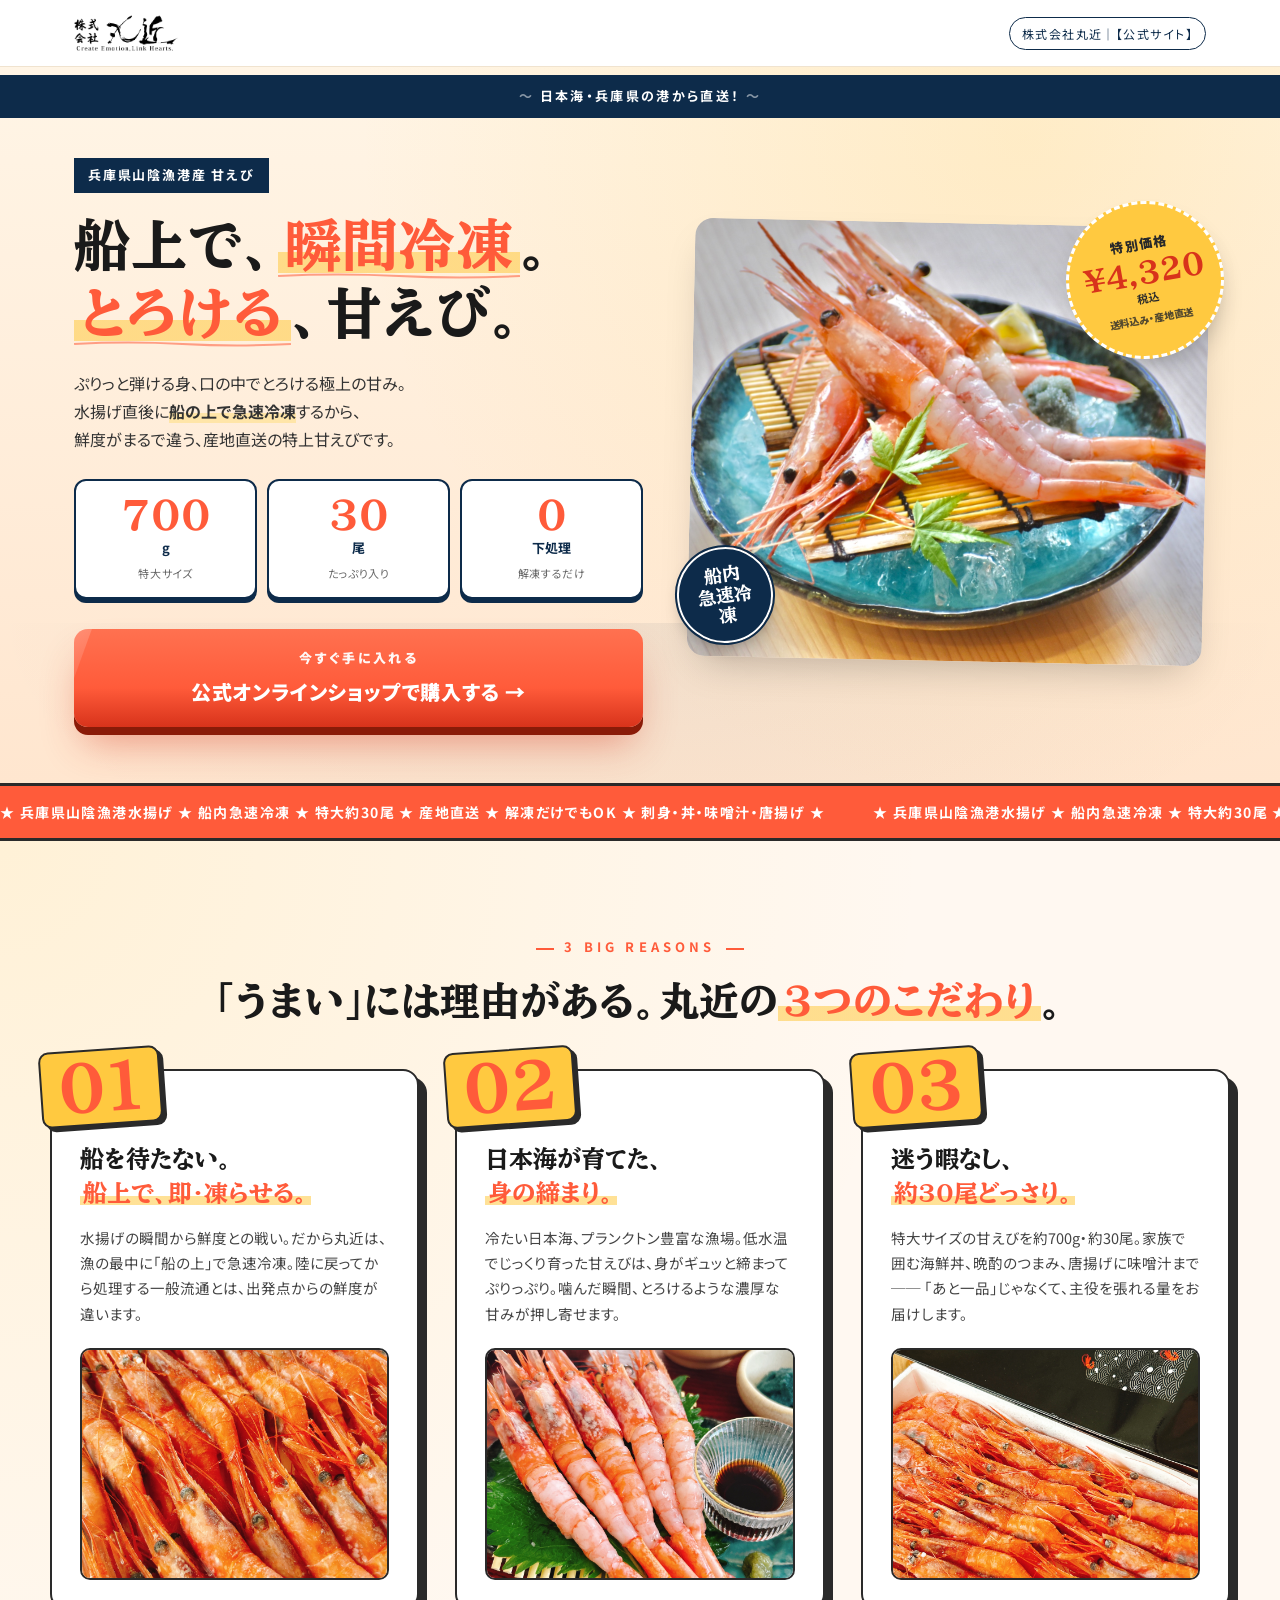
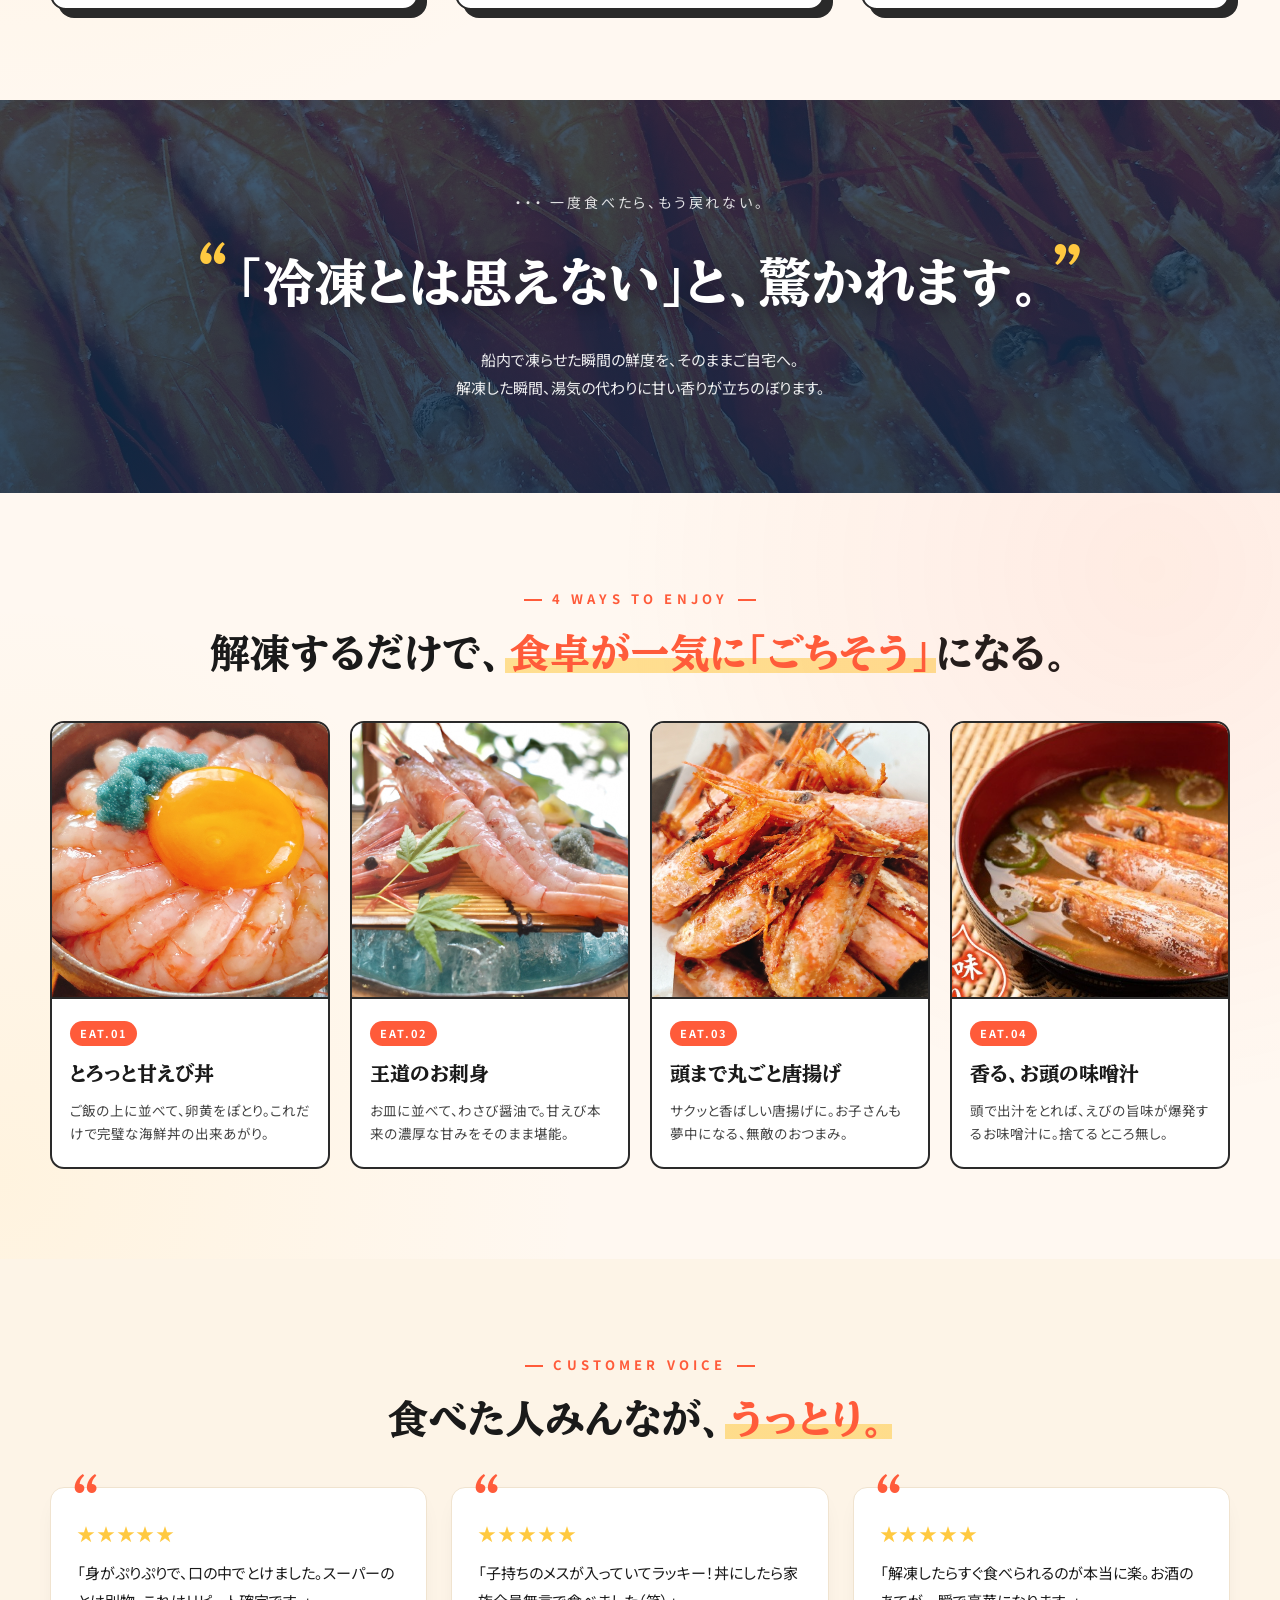
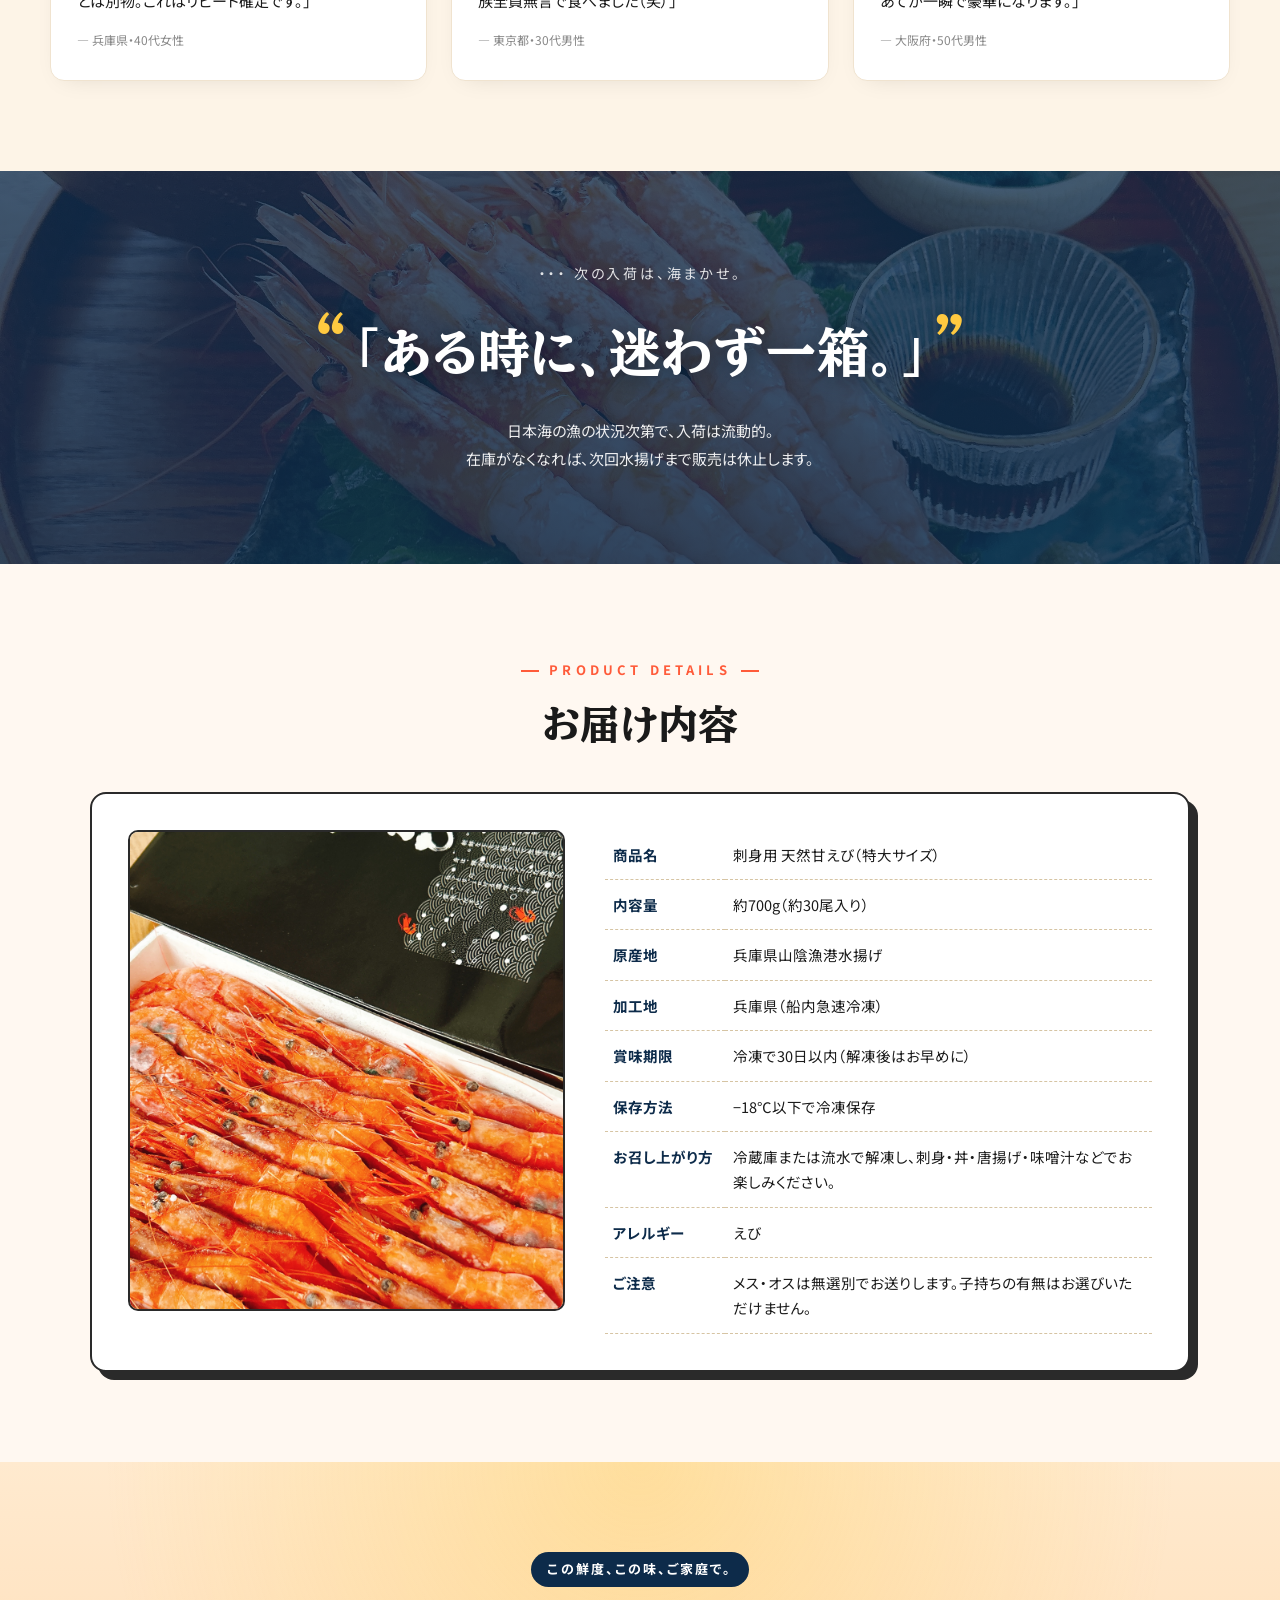
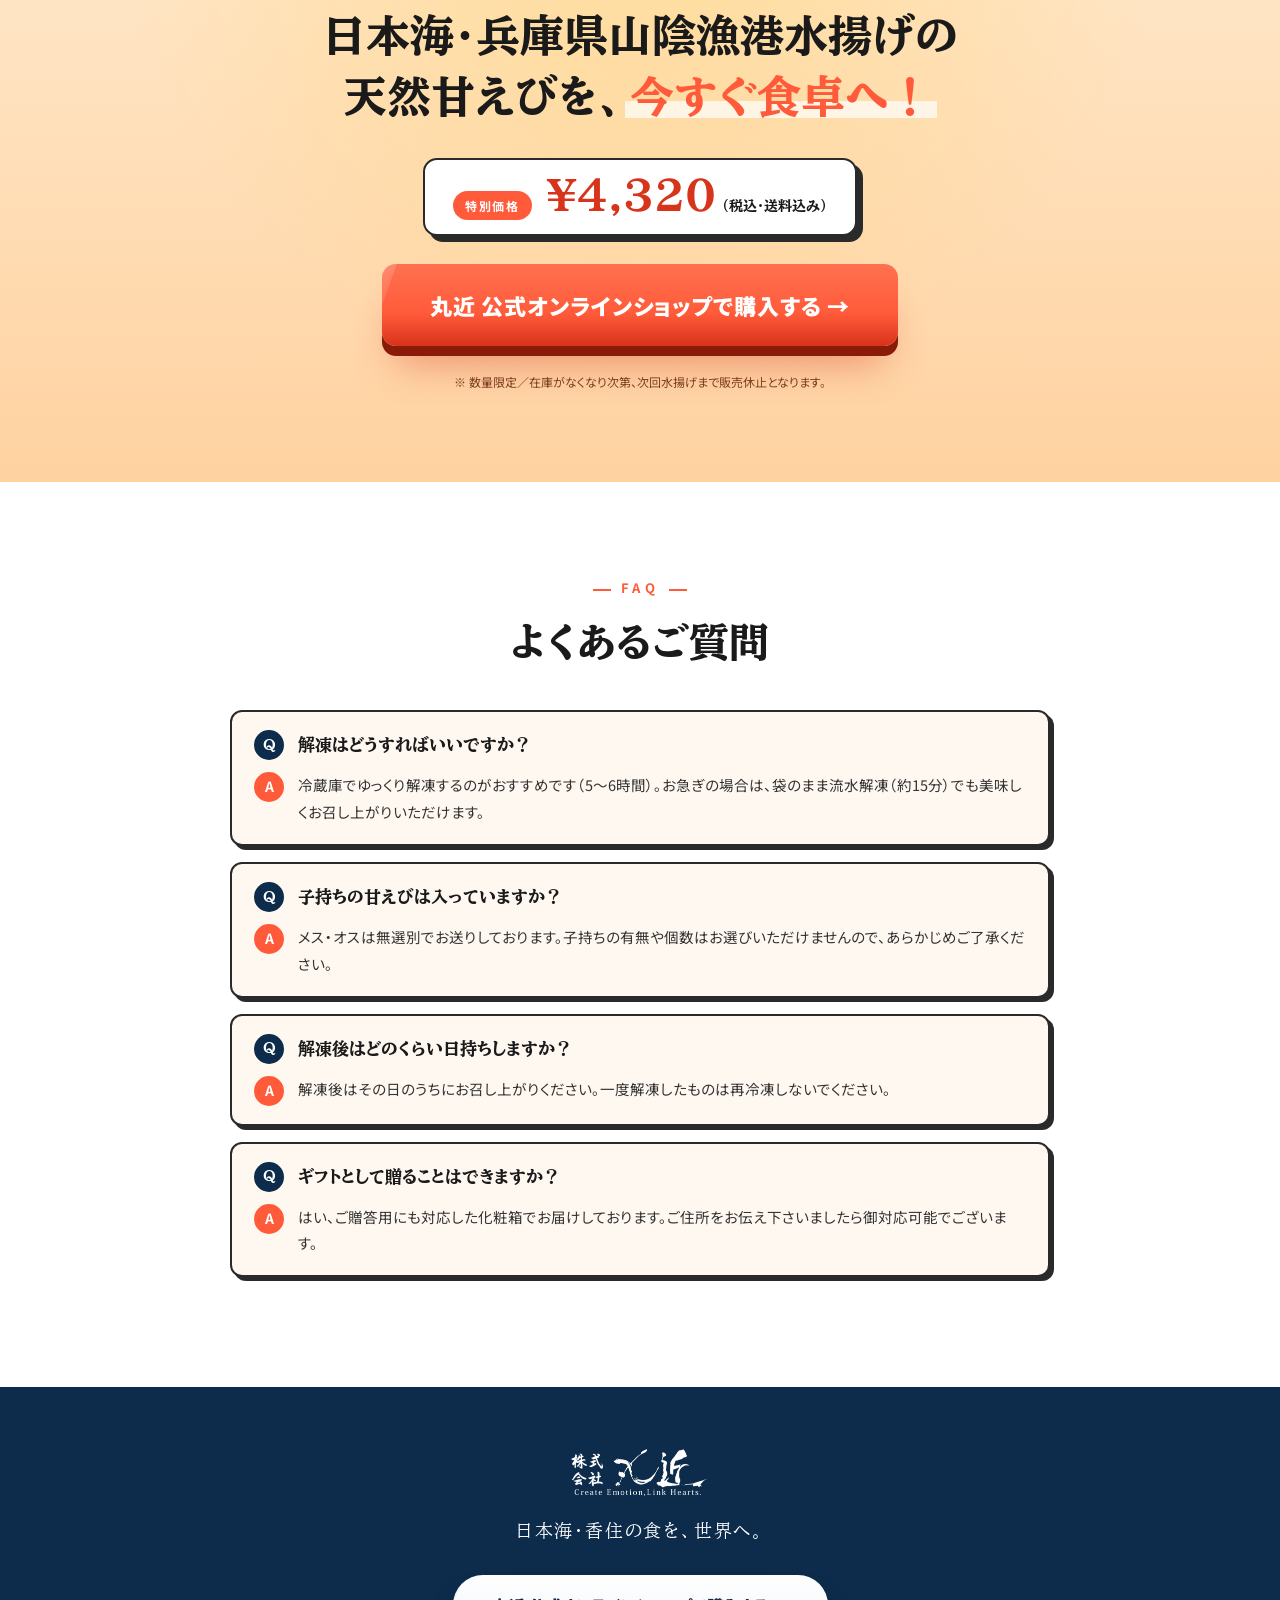
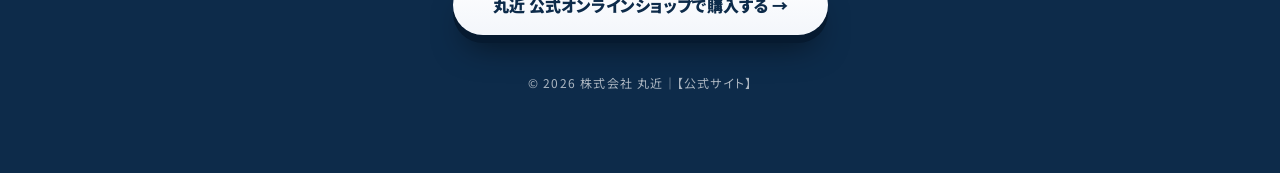
==== amaebi/index.html @ 1601f2a4 "feat(amaebi): カスタマーレビュー後にFOMOバンドを追加 希少性を訴求するクォートバンドを挿入: - 小: ・・・ 次の入荷は、海まかせ。 - 大: 「ある時に、迷わず一箱。」 - 補:" ====
<!doctype html>
<html lang="ja">
<head>
<meta charset="utf-8">
<meta name="viewport" content="width=device-width,initial-scale=1">
<title>刺身用 天然甘えび 特大約700g（約30尾）｜兵庫県香住産・船内急速冷凍・産地直送｜株式会社 丸近</title>
<meta name="description" content="日本海・香住港で水揚げした天然甘えびを、船内で急速冷凍。刺身用・特大サイズ・約30尾／700gを産地直送でお届け。とろける甘み、ぷりっとした食感を、ご家庭の食卓で。税込4,320円・送料込み。" />

<!-- ============ 正規URL ============ -->
<link rel="canonical" href="https://lp.mrck.jp/amaebi/" />

<!-- ============ ファビコン ============ -->
<link rel="icon" href="images/lp/favicon-emblem.ico" sizes="any" />
<link rel="icon" type="image/png" sizes="32x32" href="images/lp/favicon-emblem-32.png" />
<link rel="icon" type="image/png" sizes="192x192" href="images/lp/favicon-emblem-192.png" />
<link rel="icon" type="image/png" sizes="512x512" href="images/lp/favicon-emblem-512.png" />
<link rel="apple-touch-icon" href="images/lp/apple-touch-emblem.png" />

<!-- ============ SEO ============ -->
<meta name="keywords" content="甘えび,甘エビ,刺身用甘えび,天然甘えび,日本海,香住,兵庫県,船内急速冷凍,産地直送,お取り寄せ,丸近,海鮮丼,甘えび丼" />
<meta name="author" content="株式会社 丸近" />
<meta name="robots" content="index, follow, max-image-preview:large" />
<meta name="theme-color" content="#ff5b3a" />

<!-- OGP（SNS・LINEシェア用） -->
<meta property="og:type" content="product" />
<meta property="og:url" content="https://lp.mrck.jp/amaebi/" />
<meta property="og:title" content="刺身用 天然甘えび 特大約700g（約30尾）｜兵庫県香住産・船内急速冷凍" />
<meta property="og:description" content="日本海・香住港で水揚げした天然甘えびを船内で急速冷凍。とろける甘み、ぷりっとした食感、特大約30尾を産地直送。税込4,320円・送料込み。" />
<meta property="og:image" content="https://lp.mrck.jp/amaebi/photo/sara-hero-blue.jpg" />
<meta property="og:locale" content="ja_JP" />
<meta property="og:site_name" content="株式会社 丸近" />

<!-- Twitter / X Card -->
<meta name="twitter:card" content="summary_large_image" />
<meta name="twitter:title" content="刺身用 天然甘えび 特大約700g（約30尾）｜兵庫県香住産" />
<meta name="twitter:description" content="船内で急速冷凍。とろける甘み、ぷりっとした食感。日本海・香住の天然甘えびを産地直送で。税込4,320円・送料込み。" />
<meta name="twitter:image" content="https://lp.mrck.jp/amaebi/photo/sara-hero-blue.jpg" />

<!-- 構造化データ（JSON-LD：商品） -->
<script type="application/ld+json">
{
  "@context": "https://schema.org",
  "@type": "Product",
  "name": "刺身用 天然甘えび 特大約700g（約30尾）",
  "image": "https://lp.mrck.jp/amaebi/photo/sara-hero-blue.jpg",
  "description": "日本海・香住港で水揚げした天然甘えびを、船内で急速冷凍。刺身用・特大サイズ・約30尾／約700gを産地直送でお届けします。",
  "sku": "amaebi-700g",
  "brand": { "@type": "Brand", "name": "株式会社 丸近" },
  "category": "魚介類・海産物",
  "countryOfOrigin": "JP",
  "offers": {
    "@type": "Offer",
    "url": "https://lp.mrck.jp/amaebi/",
    "priceCurrency": "JPY",
    "price": "4320",
    "availability": "https://schema.org/InStock",
    "seller": { "@type": "Organization", "name": "株式会社 丸近" }
  }
}
</script>

<link rel="preconnect" href="https://fonts.googleapis.com">
<link rel="preconnect" href="https://fonts.gstatic.com" crossorigin>
<link href="https://fonts.googleapis.com/css2?family=BIZ+UDPMincho:wght@400;700&family=Noto+Sans+JP:wght@400;500;700;900&family=Yuji+Syuku&display=swap" rel="stylesheet">
<link rel="stylesheet" href="style.css">
</head>
<body>

<!-- HEADER -->
<header class="site-header">
  <div class="site-header__inner">
    <a href="#" class="site-header__logo">
      <img src="photo/maruchika-wordmark.png" alt="株式会社 丸近">
    </a>
    <span class="site-header__official">株式会社丸近｜【公式サイト】</span>
  </div>
</header>

<!-- HERO -->
<section class="hero">
  <div class="hero__ribbon">
    <span>日本海・兵庫県の港から直送！</span>
  </div>

  <div class="hero__inner">
    <div class="hero__copy">
      <p class="hero__pre">兵庫県山陰漁港産 甘えび</p>
      <h1 class="hero__title">
        <span class="hero__title-line1">船上で、<em>瞬間冷凍</em>。</span>
        <span class="hero__title-line2"><em>とろける</em>、甘えび。</span>
      </h1>
      <p class="hero__lead">
        ぷりっと弾ける身、口の中でとろける極上の甘み。<br>
        水揚げ直後に<strong>船の上で急速冷凍</strong>するから、<br>
        鮮度がまるで違う、産地直送の特上甘えびです。
      </p>

      <ul class="hero__badges">
        <li><span class="num">700</span><span class="unit">g</span><span class="label">特大サイズ</span></li>
        <li><span class="num">30</span><span class="unit">尾</span><span class="label">たっぷり入り</span></li>
        <li><span class="num">0</span><span class="unit">下処理</span><span class="label">解凍するだけ</span></li>
      </ul>

      <a href="#cta" class="hero__cta">
        <span class="hero__cta-sub">今すぐ手に入れる</span>
        <span class="hero__cta-main">公式オンラインショップで購入する →</span>
      </a>
    </div>

    <div class="hero__visual">
      <img src="photo/sara-hero-blue.jpg" alt="刺身用 天然甘えび 皿盛り" class="hero__photo">
      <div class="hero__pricetag">
        <span class="hero__pricetag-top">特別価格</span>
        <span class="hero__pricetag-price"><em>¥4,320</em><small>税込</small></span>
        <span class="hero__pricetag-ship">送料込み・産地直送</span>
      </div>
      <div class="hero__stamp">船内<br>急速冷凍</div>
    </div>
  </div>
</section>

<!-- MARQUEE -->
<div class="marquee">
  <div class="marquee__track">
    <span>★ 兵庫県山陰漁港水揚げ ★ 船内急速冷凍 ★ 特大約30尾 ★ 産地直送 ★ 解凍だけでもOK ★ 刺身・丼・味噌汁・唐揚げ ★</span>
    <span aria-hidden="true">★ 兵庫県山陰漁港水揚げ ★ 船内急速冷凍 ★ 特大約30尾 ★ 産地直送 ★ 解凍だけでもOK ★ 刺身・丼・味噌汁・唐揚げ ★</span>
  </div>
</div>

<!-- 3 POINTS -->
<section class="points">
  <div class="section-head">
    <span class="section-head__en">3 BIG REASONS</span>
    <h2 class="section-head__ja">「うまい」には理由がある。丸近の<em>3つのこだわり</em>。</h2>
  </div>

  <div class="points__grid">
    <article class="point">
      <span class="point__num">01</span>
      <h3 class="point__title">船を待たない。<br><em>船上で、即・凍らせる。</em></h3>
      <p class="point__text">水揚げの瞬間から鮮度との戦い。だから丸近は、漁の最中に「船の上」で急速冷凍。陸に戻ってから処理する一般流通とは、出発点からの鮮度が違います。</p>
      <img src="photo/2.jpeg" alt="船内急速冷凍された甘えび" class="point__img">
    </article>

    <article class="point">
      <span class="point__num">02</span>
      <h3 class="point__title">日本海が育てた、<br><em>身の締まり。</em></h3>
      <p class="point__text">冷たい日本海、プランクトン豊富な漁場。低水温でじっくり育った甘えびは、身がギュッと締まってぷりっぷり。噛んだ瞬間、とろけるような濃厚な甘みが押し寄せます。</p>
      <img src="photo/6.jpeg" alt="ぷりっと身の締まった甘えびの刺身" class="point__img">
    </article>

    <article class="point">
      <span class="point__num">03</span>
      <h3 class="point__title">迷う暇なし、<br><em>約30尾どっさり。</em></h3>
      <p class="point__text">特大サイズの甘えびを約700g・約30尾。家族で囲む海鮮丼、晩酌のつまみ、唐揚げに味噌汁まで── 「あと一品」じゃなくて、主役を張れる量をお届けします。</p>
      <img src="photo/1.jpeg" alt="特大甘えびの箱詰め" class="point__img">
    </article>
  </div>
</section>

<!-- HERO BAND -->
<section class="band band--quote">
  <p class="band__small">・・・ 一度食べたら、もう戻れない。</p>
  <p class="band__big">「冷凍とは思えない」と、<br class="sp">驚かれます。</p>
  <p class="band__note">船内で凍らせた瞬間の鮮度を、そのままご自宅へ。<br>解凍した瞬間、湯気の代わりに甘い香りが立ちのぼります。</p>
</section>

<!-- USAGE / 4 EATS -->
<section class="eats">
  <div class="section-head">
    <span class="section-head__en">4 WAYS TO ENJOY</span>
    <h2 class="section-head__ja">解凍するだけで、<em>食卓が一気に「ごちそう」</em>になる。</h2>
  </div>

  <div class="eats__grid">
    <figure class="eat">
      <div class="eat__img" style="background-image:url('photo/sashimi-don.jpeg');"></div>
      <figcaption>
        <span class="eat__num">EAT.01</span>
        <h3>とろっと甘えび丼</h3>
        <p>ご飯の上に並べて、卵黄をぽとり。これだけで完璧な海鮮丼の出来あがり。</p>
      </figcaption>
    </figure>

    <figure class="eat">
      <div class="eat__img" style="background-image:url('photo/sara-hero-close.jpg');"></div>
      <figcaption>
        <span class="eat__num">EAT.02</span>
        <h3>王道のお刺身</h3>
        <p>お皿に並べて、わさび醤油で。甘えび本来の濃厚な甘みをそのまま堪能。</p>
      </figcaption>
    </figure>

    <figure class="eat">
      <div class="eat__img" style="background-image:url('photo/10.jpeg');"></div>
      <figcaption>
        <span class="eat__num">EAT.03</span>
        <h3>頭まで丸ごと唐揚げ</h3>
        <p>サクッと香ばしい唐揚げに。お子さんも夢中になる、無敵のおつまみ。</p>
      </figcaption>
    </figure>

    <figure class="eat">
      <div class="eat__img" style="background-image:url('photo/miso-soup.jpg');"></div>
      <figcaption>
        <span class="eat__num">EAT.04</span>
        <h3>香る、お頭の味噌汁</h3>
        <p>頭で出汁をとれば、えびの旨味が爆発するお味噌汁に。捨てるところ無し。</p>
      </figcaption>
    </figure>
  </div>
</section>

<!-- VOICE / SOCIAL PROOF -->
<section class="voice">
  <div class="section-head">
    <span class="section-head__en">CUSTOMER VOICE</span>
    <h2 class="section-head__ja">食べた人みんなが、<em>うっとり。</em></h2>
  </div>
  <div class="voice__grid">
    <blockquote class="voice__card">
      <p class="voice__stars">★★★★★</p>
      <p class="voice__text">「身がぷりぷりで、口の中でとけました。スーパーのとは別物。これはリピート確定です。」</p>
      <footer>— 兵庫県・40代女性</footer>
    </blockquote>
    <blockquote class="voice__card">
      <p class="voice__stars">★★★★★</p>
      <p class="voice__text">「子持ちのメスが入っていてラッキー！丼にしたら家族全員無言で食べました（笑）」</p>
      <footer>— 東京都・30代男性</footer>
    </blockquote>
    <blockquote class="voice__card">
      <p class="voice__stars">★★★★★</p>
      <p class="voice__text">「解凍したらすぐ食べられるのが本当に楽。お酒のあてが一瞬で豪華になります。」</p>
      <footer>— 大阪府・50代男性</footer>
    </blockquote>
  </div>
</section>

<!-- FOMO BAND -->
<section class="band band--quote band--fomo">
  <p class="band__small">・・・ 次の入荷は、海まかせ。</p>
  <p class="band__big">「ある時に、<br class="sp">迷わず一箱。」</p>
  <p class="band__note">日本海の漁の状況次第で、入荷は流動的。<br>在庫がなくなれば、次回水揚げまで販売は休止します。</p>
</section>

<!-- SPEC TABLE -->
<section class="spec" id="spec">
  <div class="section-head">
    <span class="section-head__en">PRODUCT DETAILS</span>
    <h2 class="section-head__ja">お届け内容</h2>
  </div>

  <div class="spec__inner">
    <div class="spec__photo">
      <img src="photo/1.jpeg" alt="天然甘えびの箱詰め">
    </div>
    <table class="spec__table">
      <tr><th>商品名</th><td>刺身用 天然甘えび（特大サイズ）</td></tr>
      <tr><th>内容量</th><td>約700g（約30尾入り）</td></tr>
      <tr><th>原産地</th><td>兵庫県山陰漁港水揚げ</td></tr>
      <tr><th>加工地</th><td>兵庫県（船内急速冷凍）</td></tr>
      <tr><th>賞味期限</th><td>冷凍で30日以内（解凍後はお早めに）</td></tr>
      <tr><th>保存方法</th><td>−18℃以下で冷凍保存</td></tr>
      <tr><th>お召し上がり方</th><td>冷蔵庫または流水で解凍し、刺身・丼・唐揚げ・味噌汁などでお楽しみください。</td></tr>
      <tr><th>アレルギー</th><td>えび</td></tr>
      <tr><th>ご注意</th><td>メス・オスは無選別でお送りします。子持ちの有無はお選びいただけません。</td></tr>
    </table>
  </div>
</section>

<!-- CTA -->
<section class="cta" id="cta">
  <div class="cta__inner">
    <p class="cta__lead">この鮮度、この味、ご家庭で。</p>
    <h2 class="cta__title">日本海・兵庫県山陰漁港水揚げの<br>天然甘えびを、<em>今すぐ食卓へ！</em></h2>
    <div class="cta__price">
      <span class="cta__price-label">特別価格</span>
      <span class="cta__price-amount">¥4,320<small>（税込・送料込み）</small></span>
    </div>
    <a href="https://lp.mrck.jp/amaebi/" class="cta__btn" target="_blank" rel="noopener">
      丸近 公式オンラインショップで購入する →
    </a>
    <p class="cta__note">※ 数量限定／在庫がなくなり次第、次回水揚げまで販売休止となります。</p>
  </div>
</section>

<!-- FAQ -->
<section class="faq">
  <div class="section-head">
    <span class="section-head__en">FAQ</span>
    <h2 class="section-head__ja">よくあるご質問</h2>
  </div>
  <dl class="faq__list">
    <div class="faq__item">
      <dt><span>Q</span>解凍はどうすればいいですか？</dt>
      <dd><span>A</span>冷蔵庫でゆっくり解凍するのがおすすめです（5〜6時間）。お急ぎの場合は、袋のまま流水解凍（約15分）でも美味しくお召し上がりいただけます。</dd>
    </div>
    <div class="faq__item">
      <dt><span>Q</span>子持ちの甘えびは入っていますか？</dt>
      <dd><span>A</span>メス・オスは無選別でお送りしております。子持ちの有無や個数はお選びいただけませんので、あらかじめご了承ください。</dd>
    </div>
    <div class="faq__item">
      <dt><span>Q</span>解凍後はどのくらい日持ちしますか？</dt>
      <dd><span>A</span>解凍後はその日のうちにお召し上がりください。一度解凍したものは再冷凍しないでください。</dd>
    </div>
    <div class="faq__item">
      <dt><span>Q</span>ギフトとして贈ることはできますか？</dt>
      <dd><span>A</span>はい、ご贈答用にも対応した化粧箱でお届けしております。ご住所をお伝え下さいましたら御対応可能でございます。</dd>
    </div>
  </dl>
</section>

<!-- FOOTER -->
<footer class="site-footer">
  <div class="site-footer__inner">
    <img src="photo/maruchika-wordmark.png" alt="株式会社 丸近" class="site-footer__logo">
    <p class="site-footer__tag">日本海・香住の食を、世界へ。</p>
    <a href="https://lp.mrck.jp/amaebi/" class="site-footer__cta">丸近 公式オンラインショップで購入する →</a>
    <small>© 2026 株式会社 丸近｜【公式サイト】</small>
  </div>
</footer>

<!-- FIXED MOBILE CTA -->
<a href="#cta" class="float-cta">
  <span class="float-cta__sub">¥4,320 税込・送料込</span>
  <span class="float-cta__main">公式ショップで購入する →</span>
</a>

<!-- FLOATING UTILITIES (back-to-top + purchase) -->
<div class="float-tools" id="floatTools">
  <button class="float-tools__top" id="backToTop" type="button" aria-label="ページの上に戻る">↑</button>
  <a href="#cta" class="float-tools__buy">
    <span>購入はコチラ</span>
    <span class="float-tools__buy-arrow" aria-hidden="true">→</span>
  </a>
</div>
<script>
  (function(){
    var tools = document.getElementById('floatTools');
    var btt = document.getElementById('backToTop');
    if(!tools || !btt) return;
    btt.addEventListener('click', function(){ window.scrollTo({top:0, behavior:'smooth'}); });
    function update(){ tools.classList.toggle('is-visible', window.scrollY > 400); }
    window.addEventListener('scroll', update, {passive:true});
    update();
  })();
</script>

</body>
</html>
---- amaebi/style.css ----
@charset "UTF-8";
/* ============================================================
   刺身用 天然甘えび LP / 株式会社 丸近
   ============================================================ */

:root{
  --c-bg:        #fff8f1;
  --c-cream:     #fdf4e7;
  --c-ink:       #1a1a1a;
  --c-sub:       #555;
  --c-coral:     #ff5b3a;   /* 甘えびの朱 */
  --c-coral-dk:  #d8331b;
  --c-yolk:      #ffc940;   /* 黄身イエロー */
  --c-navy:      #0d2b4a;   /* 日本海ネイビー */
  --c-sea:       #1f5da0;
  --c-line:      #2a2a2a;
  --shadow:      0 18px 40px -16px rgba(0,0,0,.25);
  --mincho: "BIZ UDPMincho","Yu Mincho","ヒラギノ明朝 ProN W6","Hiragino Mincho ProN",serif;
  --gothic: "Noto Sans JP","Hiragino Kaku Gothic ProN","Yu Gothic",sans-serif;
  --maru: "Yuji Syuku", "BIZ UDPMincho", serif;
}

*,*::before,*::after{ box-sizing:border-box; }
html{ scroll-behavior:smooth; }
body{
  margin:0;
  font-family:var(--gothic);
  color:var(--c-ink);
  background:var(--c-bg);
  -webkit-font-smoothing:antialiased;
  line-height:1.75;
  font-feature-settings:"palt";
  overflow-x:hidden;
}
img{ max-width:100%; height:auto; display:block; }
a{ color:inherit; text-decoration:none; }

/* ============================== HEADER */
.site-header{
  position:sticky; top:0; z-index:50;
  background:#fff;
  border-bottom:1px solid #f0e3cf;
}
.site-header__inner{
  max-width:1180px; margin:0 auto;
  padding:14px 24px;
  display:flex; align-items:center; justify-content:space-between;
  gap:16px;
}
.site-header__logo img{ height:38px; width:auto; }
.site-header__official{
  font-size:12px; letter-spacing:.12em; color:var(--c-navy);
  border:1px solid var(--c-navy); padding:5px 12px; border-radius:999px;
}

/* ============================== HERO */
.hero{
  position:relative;
  background:
    radial-gradient(circle at 80% 10%, rgba(255,201,64,.18), transparent 55%),
    linear-gradient(180deg,#fff5e6 0%, #ffe6cf 100%);
  overflow:hidden;
  padding:8px 0 56px;
}
.hero::before{
  content:""; position:absolute; inset:auto -10% -180px -10%; height:340px;
  background:radial-gradient(ellipse at top, rgba(13,43,74,.06), transparent 60%);
}
.hero__ribbon{
  display:flex; justify-content:center;
  background:var(--c-navy); color:#fff;
  padding:10px 16px;
  font-size:13px; letter-spacing:.18em; font-weight:700;
}
.hero__ribbon span::before,
.hero__ribbon span::after{ content:"  \301C  "; opacity:.5; }

.hero__inner{
  max-width:1180px; margin:0 auto;
  padding:40px 24px 0;
  display:grid; grid-template-columns: 1.05fr .95fr; gap:48px; align-items:center;
}
.hero__pre{
  display:inline-block;
  background:var(--c-navy); color:#fff;
  font-size:13px; letter-spacing:.14em; font-weight:700;
  padding:6px 14px; margin:0 0 18px;
}
.hero__title{
  font-family:var(--mincho); font-weight:700;
  font-size:clamp(34px, 4.6vw, 56px);
  line-height:1.22; letter-spacing:.02em;
  margin:0 0 22px;
}
.hero__title-line1, .hero__title-line2{ display:block; }
.hero__title em{
  font-style:normal; color:var(--c-coral);
  position:relative;
  background:linear-gradient(transparent 62%, rgba(255,201,64,.55) 62%);
  padding:0 .12em;
}
.hero__title em::after{
  content:""; position:absolute; left:0; right:0; bottom:-6px; height:6px;
  background:url("data:image/svg+xml;utf8,<svg xmlns='http://www.w3.org/2000/svg' viewBox='0 0 100 6' preserveAspectRatio='none'><path d='M0 3 Q 25 0 50 3 T 100 3' stroke='%23ff5b3a' fill='none' stroke-width='2'/></svg>") repeat-x center/auto 100%;
  opacity:.55;
}
.hero__lead{
  font-size:16px; color:#333;
  margin:0 0 26px;
}
.hero__lead strong{
  background:linear-gradient(transparent 60%, #ffe5a8 60%);
  font-weight:700;
}

.hero__badges{
  list-style:none; margin:0 0 30px; padding:0;
  display:grid; grid-template-columns:repeat(3,1fr); gap:10px;
}
.hero__badges li{
  background:#fff; border:2px solid var(--c-navy);
  border-radius:12px; padding:14px 6px; text-align:center;
  display:flex; flex-direction:column; align-items:center; justify-content:center;
  box-shadow:0 4px 0 var(--c-navy);
}
.hero__badges .num{
  font-family:var(--mincho); font-weight:700;
  font-size:40px; line-height:1; color:var(--c-coral);
}
.hero__badges .unit{
  font-size:13px; font-weight:700; color:var(--c-navy);
  margin-top:2px;
}
.hero__badges .label{
  font-size:11px; color:#666; margin-top:4px; letter-spacing:.06em;
}

.hero__cta{
  display:flex; flex-direction:column; align-items:center;
  background:linear-gradient(180deg,#ff7150 0%, var(--c-coral) 60%, var(--c-coral-dk) 100%);
  color:#fff; border-radius:14px;
  padding:18px 24px;
  font-weight:900;
  box-shadow:0 8px 0 #8a1b08, 0 24px 40px -10px rgba(216,51,27,.45);
  transition:transform .15s ease, box-shadow .15s ease;
  position:relative; overflow:hidden;
}
.hero__cta::after{
  content:""; position:absolute; top:-30%; left:-60%; width:60%; height:160%;
  background:linear-gradient(120deg, transparent 0%, rgba(255,255,255,.5) 50%, transparent 100%);
  transform:skewX(-20deg);
  animation:shine 3.6s ease-in-out infinite;
}
@keyframes shine{
  0%,60%{ left:-60%; }
  100%{ left:120%; }
}
.hero__cta:hover{ transform:translateY(2px); box-shadow:0 6px 0 #8a1b08, 0 18px 36px -10px rgba(216,51,27,.55); }
.hero__cta-sub{ font-size:13px; letter-spacing:.18em; opacity:.95; }
.hero__cta-main{ font-size:20px; letter-spacing:.04em; margin-top:4px; }

/* hero visual */
.hero__visual{ position:relative; }
.hero__photo{
  width:100%; aspect-ratio: 4 / 3.4; object-fit:cover;
  border-radius:18px;
  box-shadow:var(--shadow);
  transform:rotate(1.2deg);
}
.hero__pricetag{
  position:absolute; right:-18px; top:-22px;
  width:158px; height:158px; border-radius:50%;
  background:var(--c-yolk);
  color:var(--c-line);
  display:flex; flex-direction:column; align-items:center; justify-content:center;
  text-align:center;
  transform:rotate(-10deg);
  box-shadow:0 14px 26px -10px rgba(0,0,0,.3);
  border:3px dashed #fff;
  font-weight:900;
}
.hero__pricetag-top{ font-size:13px; letter-spacing:.1em; }
.hero__pricetag-price{ font-family:var(--mincho); font-size:14px; line-height:1.1; margin-top:2px; }
.hero__pricetag-price em{ font-style:normal; font-size:30px; display:block; color:var(--c-coral-dk); }
.hero__pricetag-price small{ font-size:11px; font-weight:700; }
.hero__pricetag-ship{ font-size:10px; margin-top:4px; opacity:.8; }

.hero__stamp{
  position:absolute; left:-14px; bottom:18px;
  background:var(--c-navy); color:#fff;
  font-family:var(--mincho); font-weight:700;
  font-size:18px; line-height:1.15; text-align:center;
  padding:14px 12px;
  border-radius:50%;
  width:96px; height:96px;
  display:flex; align-items:center; justify-content:center;
  transform:rotate(-8deg);
  box-shadow:0 8px 18px -6px rgba(0,0,0,.4);
  border:2px solid #fff;
  outline:2px solid var(--c-navy);
}

/* ============================== MARQUEE */
.marquee{
  background:var(--c-coral);
  color:#fff;
  overflow:hidden;
  border-top:3px solid var(--c-line);
  border-bottom:3px solid var(--c-line);
}
.marquee__track{
  display:flex; gap:48px; white-space:nowrap;
  padding:14px 0;
  font-weight:700; letter-spacing:.1em; font-size:14px;
  animation:marquee 32s linear infinite;
}
@keyframes marquee{
  0%{ transform:translateX(0); }
  100%{ transform:translateX(-50%); }
}

/* ============================== SECTION HEAD */
.section-head{ text-align:center; margin:0 auto 40px; max-width:880px; }
.section-head__en{
  display:inline-block;
  font-family:var(--gothic);
  font-size:13px; letter-spacing:.32em;
  color:var(--c-coral);
  font-weight:700;
  position:relative;
  padding:0 28px;
}
.section-head__en::before,
.section-head__en::after{
  content:""; position:absolute; top:50%; width:18px; height:2px;
  background:var(--c-coral);
}
.section-head__en::before{ left:0; }
.section-head__en::after{ right:0; }
.section-head__ja{
  font-family:var(--mincho); font-weight:700;
  font-size:clamp(26px, 3.6vw, 40px);
  line-height:1.4; margin:14px 0 0;
}
.section-head__ja em{
  font-style:normal; color:var(--c-coral);
  background:linear-gradient(transparent 62%, rgba(255,201,64,.55) 62%);
  padding:0 .12em;
}
.section-head--white .section-head__ja{ color:#fff; }
.section-head--white .section-head__en{ color:var(--c-yolk); }
.section-head--white .section-head__en::before,
.section-head--white .section-head__en::after{ background:var(--c-yolk); }

/* ============================== POINTS */
.points{
  padding:90px 24px;
  background:
    radial-gradient(circle at 0% 0%, rgba(255,201,64,.15), transparent 60%),
    var(--c-bg);
}
.points__grid{
  max-width:1180px; margin:0 auto;
  display:grid; grid-template-columns:repeat(3,1fr); gap:36px;
}
.point{
  position:relative;
  background:#fff;
  border:2px solid var(--c-line);
  border-radius:16px;
  padding:28px;
  box-shadow:8px 8px 0 var(--c-line);
  display:flex; flex-direction:column;
}
.point__num{
  position:absolute; top:-22px; left:-12px;
  font-family:var(--mincho); font-weight:700;
  font-size:64px; line-height:1; color:var(--c-coral);
  background:var(--c-yolk);
  padding:4px 16px;
  border:2px solid var(--c-line);
  border-radius:10px;
  transform:rotate(-4deg);
  box-shadow:4px 4px 0 var(--c-line);
}
.point__title{
  font-family:var(--mincho); font-weight:700;
  font-size:24px; line-height:1.4;
  margin:44px 0 14px;
}
.point__title em{
  font-style:normal; color:var(--c-coral);
  background:linear-gradient(transparent 62%, rgba(255,201,64,.55) 62%);
  padding:0 .12em;
}
.point__text{ font-size:14.5px; color:#444; margin:0 0 22px; flex:1; }
.point__img{
  width:100%; aspect-ratio: 4/3; object-fit:cover;
  border-radius:10px;
  border:2px solid var(--c-line);
}

/* ============================== BAND */
.band--quote{
  position:relative;
  padding:90px 24px;
  background:
    linear-gradient(rgba(13,43,74,.78), rgba(13,43,74,.85)),
    url("photo/2.jpeg") center/cover no-repeat;
  color:#fff; text-align:center;
}
.band__small{ font-size:14px; letter-spacing:.2em; opacity:.85; margin:0 0 16px; }
.band__big{
  font-family:var(--mincho); font-weight:700;
  font-size:clamp(28px, 4.5vw, 52px);
  line-height:1.35; margin:0;
  text-shadow:0 4px 22px rgba(0,0,0,.4);
}
.band__big::before{ content:"\201C"; color:var(--c-yolk); font-size:1.3em; margin-right:.1em; }
.band__big::after{ content:"\201D"; color:var(--c-yolk); font-size:1.3em; margin-left:.1em; }
.band__note{ font-size:15px; margin:24px auto 0; max-width:680px; opacity:.92; line-height:1.9; }

/* FOMO band: same look as band--quote, different photo */
.band--fomo{
  background:
    linear-gradient(rgba(13,43,74,.78), rgba(13,43,74,.85)),
    url("photo/4.jpeg") center/cover no-repeat;
}

/* ============================== EATS */
.eats{
  padding:90px 24px;
  background:var(--c-bg);
  color:var(--c-ink);
  position:relative;
  overflow:hidden;
}
.eats::before{
  content:""; position:absolute; inset:0;
  background:
    radial-gradient(circle at 90% 10%, rgba(255,91,58,.08), transparent 40%),
    radial-gradient(circle at 0% 90%, rgba(255,201,64,.10), transparent 40%);
  pointer-events:none;
}
.eats__grid{
  position:relative; z-index:1;
  max-width:1180px; margin:0 auto;
  display:grid; grid-template-columns:repeat(4,1fr); gap:20px;
  align-items:stretch;
}
.eat{
  margin:0;
  background:#fff;
  color:var(--c-ink);
  border-radius:14px; overflow:hidden;
  border:2px solid var(--c-line);
  transition:transform .25s ease;
}
.eat:hover{ transform:translateY(-6px); }
.eat__img{
  aspect-ratio: 1 / 1;
  background-size:cover; background-position:center;
  border-bottom:2px solid var(--c-line);
}
.eat figcaption{ padding:18px 18px 22px; }
.eat__num{
  display:inline-block;
  background:var(--c-coral); color:#fff;
  font-size:11px; letter-spacing:.18em; font-weight:700;
  padding:3px 10px; border-radius:99px;
}
.eat h3{
  font-family:var(--mincho); font-weight:700;
  font-size:20px; margin:10px 0 8px;
}
.eat p{ font-size:13.5px; color:#444; margin:0; line-height:1.7; }

/* ============================== VOICE */
.voice{
  padding:90px 24px;
  background:var(--c-cream);
}
.voice__grid{
  max-width:1180px; margin:0 auto;
  display:grid; grid-template-columns:repeat(3,1fr); gap:24px;
}
.voice__card{
  background:#fff;
  border-radius:14px;
  padding:30px 26px;
  margin:0;
  border:1px solid #f0e3cf;
  box-shadow:0 8px 24px -14px rgba(0,0,0,.15);
  position:relative;
}
.voice__card::before{
  content:"\201C"; font-family:var(--mincho);
  position:absolute; top:-14px; left:18px;
  font-size:64px; color:var(--c-coral); line-height:1;
}
.voice__stars{ color:var(--c-yolk); font-size:18px; margin:0 0 10px; letter-spacing:.1em; }
.voice__text{ font-size:15px; margin:0 0 14px; line-height:1.85; }
.voice__card footer{ font-size:12px; color:#888; }

/* ============================== SPEC */
.spec{
  padding:90px 24px;
  background:var(--c-bg);
}
.spec__inner{
  max-width:1100px; margin:0 auto;
  display:grid; grid-template-columns: 1fr 1.25fr;
  gap:40px; align-items:start;
  background:#fff;
  border:2px solid var(--c-line);
  border-radius:16px;
  padding:36px;
  box-shadow:8px 8px 0 var(--c-line);
}
.spec__photo img{
  width:100%; aspect-ratio: 4/4.4; object-fit:cover;
  border-radius:10px; border:2px solid var(--c-line);
}
.spec__table{ width:100%; border-collapse:collapse; }
.spec__table th, .spec__table td{
  text-align:left; font-size:14.5px;
  padding:12px 8px;
  border-bottom:1px dashed #d6c4a3;
  vertical-align:top;
}
.spec__table th{
  width:120px; white-space:nowrap;
  color:var(--c-navy); font-weight:700;
}

/* ============================== CTA */
.cta{
  padding:90px 24px;
  background:
    radial-gradient(circle at 50% 0%, rgba(255,201,64,.35), transparent 60%),
    linear-gradient(180deg, #ffeacf 0%, #ffd2a0 100%);
  text-align:center;
}
.cta__inner{ max-width:780px; margin:0 auto; }
.cta__lead{
  display:inline-block;
  background:var(--c-navy); color:#fff;
  font-size:13px; letter-spacing:.16em; font-weight:700;
  padding:6px 16px; border-radius:999px;
  margin:0 0 18px;
}
.cta__title{
  font-family:var(--mincho); font-weight:700;
  font-size:clamp(28px, 4vw, 44px);
  line-height:1.4; margin:0 0 30px;
}
.cta__title em{
  font-style:normal; color:var(--c-coral);
  background:linear-gradient(transparent 62%, rgba(255,255,255,.7) 62%);
  padding:0 .12em;
}
.cta__price{
  display:inline-flex; align-items:baseline; gap:14px;
  background:#fff; border:2px solid var(--c-line); border-radius:14px;
  padding:14px 28px; margin:0 0 28px;
  box-shadow:6px 6px 0 var(--c-line);
}
.cta__price-label{
  font-size:12px; font-weight:700; letter-spacing:.16em;
  background:var(--c-coral); color:#fff;
  padding:4px 12px; border-radius:99px;
}
.cta__price-amount{
  font-family:var(--mincho); font-weight:700;
  font-size:42px; line-height:1; color:var(--c-coral-dk);
}
.cta__price-amount small{ font-size:14px; font-weight:700; color:var(--c-ink); margin-left:6px; }
.cta__btn{
  display:inline-block;
  background:linear-gradient(180deg,#ff7150 0%, var(--c-coral) 60%, var(--c-coral-dk) 100%);
  color:#fff; font-weight:900; font-size:22px;
  padding:22px 48px; border-radius:14px;
  box-shadow:0 10px 0 #8a1b08, 0 30px 40px -14px rgba(216,51,27,.45);
  letter-spacing:.04em;
  position:relative; overflow:hidden;
  transition:transform .15s ease, box-shadow .15s ease;
}
.cta__btn::after{
  content:""; position:absolute; top:-30%; left:-60%; width:60%; height:160%;
  background:linear-gradient(120deg, transparent 0%, rgba(255,255,255,.5) 50%, transparent 100%);
  transform:skewX(-20deg);
  animation:shine 3.6s ease-in-out infinite;
}
.cta__btn:hover{ transform:translateY(2px); box-shadow:0 8px 0 #8a1b08, 0 22px 36px -14px rgba(216,51,27,.5); }
.cta__note{ font-size:12px; color:#7a3e20; margin:18px 0 0; }

/* ============================== FAQ */
.faq{
  padding:90px 24px 110px;
  background:#fff;
}
.faq__list{ max-width:820px; margin:0 auto; display:grid; gap:16px; }
.faq__item{
  border:2px solid var(--c-line); border-radius:12px;
  background:var(--c-bg);
  padding:18px 22px;
  box-shadow:4px 4px 0 var(--c-line);
}
.faq__item dt{
  font-family:var(--mincho); font-weight:700;
  font-size:17px; display:flex; gap:14px; align-items:flex-start;
}
.faq__item dt span{
  background:var(--c-navy); color:#fff;
  width:30px; height:30px; flex:0 0 30px;
  display:flex; align-items:center; justify-content:center;
  border-radius:50%; font-size:14px;
}
.faq__item dd{
  margin:12px 0 0 44px; font-size:14.5px; color:#333; line-height:1.85;
  display:flex; gap:14px; align-items:flex-start;
}
.faq__item dd > span{
  background:var(--c-coral); color:#fff;
  width:30px; height:30px; flex:0 0 30px;
  display:flex; align-items:center; justify-content:center;
  border-radius:50%; font-size:14px; font-weight:700;
  margin-left:-44px;
}

/* ============================== FOOTER */
.site-footer{
  background:var(--c-navy); color:#fff;
  padding:60px 24px 80px;
  text-align:center;
}
.site-footer__inner{ max-width:780px; margin:0 auto; }
.site-footer__logo{
  height:50px; width:auto; margin:0 auto 18px;
  filter:invert(1);
}
.site-footer__tag{
  font-family:var(--mincho);
  font-size:18px; margin:0 0 28px; letter-spacing:.1em;
}
.site-footer__cta{
  display:inline-block;
  background:linear-gradient(180deg, #ffffff 0%, #f3f6fb 100%);
  color:var(--c-navy);
  font-weight:900; padding:16px 40px;
  border-radius:99px; margin:0 0 30px;
  box-shadow:
    0 8px 0 #061a30,
    0 22px 32px -12px rgba(0,0,0,.55);
  position:relative; overflow:hidden;
  transition:transform .15s ease, box-shadow .15s ease;
}
.site-footer__cta::after{
  content:""; position:absolute; top:-30%; left:-60%; width:60%; height:160%;
  background:linear-gradient(120deg, transparent 0%, rgba(13,43,74,.18) 50%, transparent 100%);
  transform:skewX(-20deg);
  animation:shine 3.6s ease-in-out infinite;
  pointer-events:none;
}
.site-footer__cta:hover{
  transform:translateY(3px);
  box-shadow:
    0 5px 0 #061a30,
    0 16px 24px -12px rgba(0,0,0,.6);
}
.site-footer small{ display:block; opacity:.65; font-size:12px; letter-spacing:.1em; }

/* ============================== FLOAT CTA (mobile) */
.float-cta{
  display:none;
  position:fixed; bottom:14px; left:14px; right:14px;
  background:linear-gradient(180deg,#ff7150 0%, var(--c-coral) 60%, var(--c-coral-dk) 100%);
  color:#fff;
  border-radius:14px;
  padding:12px 18px;
  text-align:center;
  font-weight:900;
  box-shadow:0 8px 0 #8a1b08, 0 18px 30px -10px rgba(216,51,27,.5);
  z-index:60;
  flex-direction:column;
}
.float-cta__sub{ font-size:11px; letter-spacing:.14em; opacity:.95; }
.float-cta__main{ font-size:16px; }

/* ============================== FLOAT TOOLS (back-to-top + purchase) */
.float-tools{
  position:fixed; right:20px; bottom:24px;
  display:flex; gap:10px; align-items:center;
  z-index:70;
  opacity:0; pointer-events:none;
  transform:translateY(12px);
  transition:opacity .25s ease, transform .25s ease;
}
.float-tools.is-visible{
  opacity:1; pointer-events:auto;
  transform:translateY(0);
}
.float-tools__top{
  background:
    radial-gradient(circle at 32% 26%, rgba(255,255,255,.55), rgba(255,255,255,0) 55%),
    linear-gradient(180deg, #285a99 0%, #133f70 45%, var(--c-navy) 100%);
  color:#fff;
  font-size:22px; font-weight:900; line-height:1;
  width:52px; height:52px;
  border:none;
  border-radius:50%;
  cursor:pointer;
  padding:0;
  display:flex; align-items:center; justify-content:center;
  text-shadow:0 1px 0 rgba(0,0,0,.35);
  box-shadow:
    0 6px 0 #02101e,
    0 14px 22px -10px rgba(0,0,0,.55),
    inset 0 2px 0 rgba(255,255,255,.55),
    inset 0 -6px 10px rgba(0,0,0,.35);
  position:relative;
  transition:transform .15s ease, box-shadow .15s ease;
}
.float-tools__top::after{
  content:""; position:absolute; left:18%; top:10%; width:36%; height:22%;
  border-radius:50%;
  background:radial-gradient(ellipse at center, rgba(255,255,255,.75), rgba(255,255,255,0) 70%);
  pointer-events:none;
}
.float-tools__top:hover{
  transform:translateY(3px);
  box-shadow:
    0 3px 0 #02101e,
    0 10px 16px -10px rgba(0,0,0,.65),
    inset 0 2px 0 rgba(255,255,255,.55),
    inset 0 -6px 10px rgba(0,0,0,.35);
}
.float-tools__buy{
  display:inline-flex; align-items:center; gap:8px;
  background:linear-gradient(180deg,#ff7150 0%, var(--c-coral) 60%, var(--c-coral-dk) 100%);
  color:#fff;
  font-weight:900; font-size:15px; letter-spacing:.04em;
  padding:14px 22px;
  border-radius:99px;
  box-shadow:
    0 6px 0 #8a1b08,
    0 16px 26px -10px rgba(216,51,27,.45);
  position:relative; overflow:hidden;
  transition:transform .15s ease, box-shadow .15s ease;
}
.float-tools__buy::after{
  content:""; position:absolute; top:-30%; left:-60%; width:60%; height:160%;
  background:linear-gradient(120deg, transparent 0%, rgba(255,255,255,.5) 50%, transparent 100%);
  transform:skewX(-20deg);
  animation:shine 3.6s ease-in-out infinite;
  pointer-events:none;
}
.float-tools__buy:hover{
  transform:translateY(3px);
  box-shadow:
    0 3px 0 #8a1b08,
    0 12px 20px -10px rgba(216,51,27,.55);
}
.float-tools__buy-arrow{ font-weight:700; }

/* ============================== RESPONSIVE */
.sp{ display:none; }
@media (max-width: 900px){
  .sp{ display:inline; }
  .site-header__official{ display:none; }
  .hero__inner{ grid-template-columns:1fr; gap:34px; padding-top:32px; }
  .hero__visual{ order:-1; max-width:480px; margin:0 auto; }
  .hero__photo{ aspect-ratio: 4/3.2; }
  .hero__pricetag{ width:130px; height:130px; right:-6px; top:-12px; }
  .hero__pricetag-price em{ font-size:24px; }
  .hero__stamp{ width:80px; height:80px; font-size:14px; left:-6px; }
  .hero__title{ text-align:center; }
  .hero__pre{ display:block; text-align:center; }
  .hero__lead{ font-size:15px; }
  .hero__cta-main{ font-size:17px; }
  .points__grid{ grid-template-columns:1fr; gap:54px; }
  .eats__grid{ grid-template-columns:repeat(2,1fr); gap:18px; }
  .eat{ transform:none !important; }
  .voice__grid{ grid-template-columns:1fr; }
  .spec__inner{ grid-template-columns:1fr; padding:24px; }
  .float-cta{ display:flex; }
  body{ padding-bottom:90px; }
  .site-footer{ padding-bottom:100px; }

  /* shrink and lift float-tools above the wide CTA bar */
  .float-tools{ right:12px; bottom:96px; gap:8px; }
  .float-tools__top{ width:44px; height:44px; font-size:18px; box-shadow:0 5px 0 #061a30, 0 10px 16px -8px rgba(0,0,0,.45); }
  .float-tools__buy{ font-size:13px; padding:11px 16px; box-shadow:0 5px 0 #8a1b08, 0 12px 18px -8px rgba(216,51,27,.45); }
}
@media (max-width: 480px){
  .hero__badges .num{ font-size:32px; }
  .hero__badges li{ padding:10px 4px; }
  .eats__grid{ grid-template-columns:1fr; }
  .section-head__ja{ font-size:24px; }
}
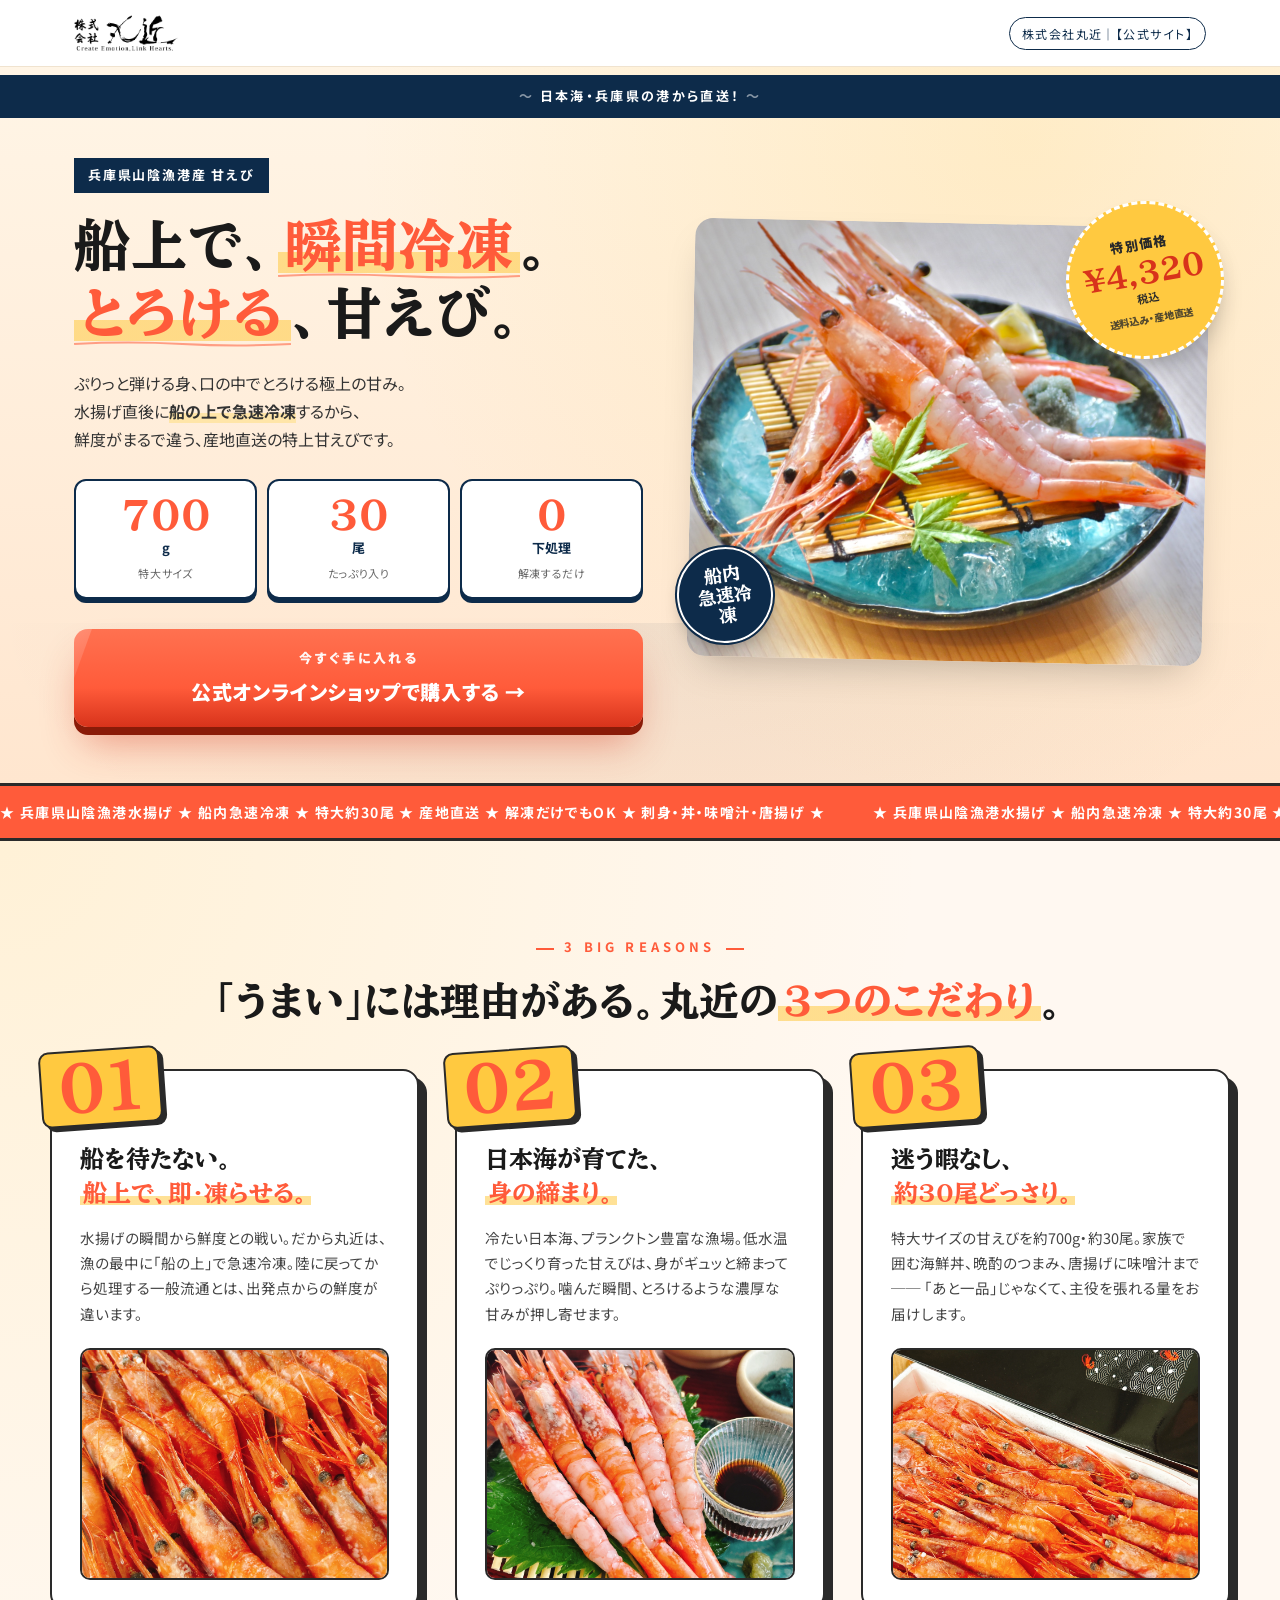
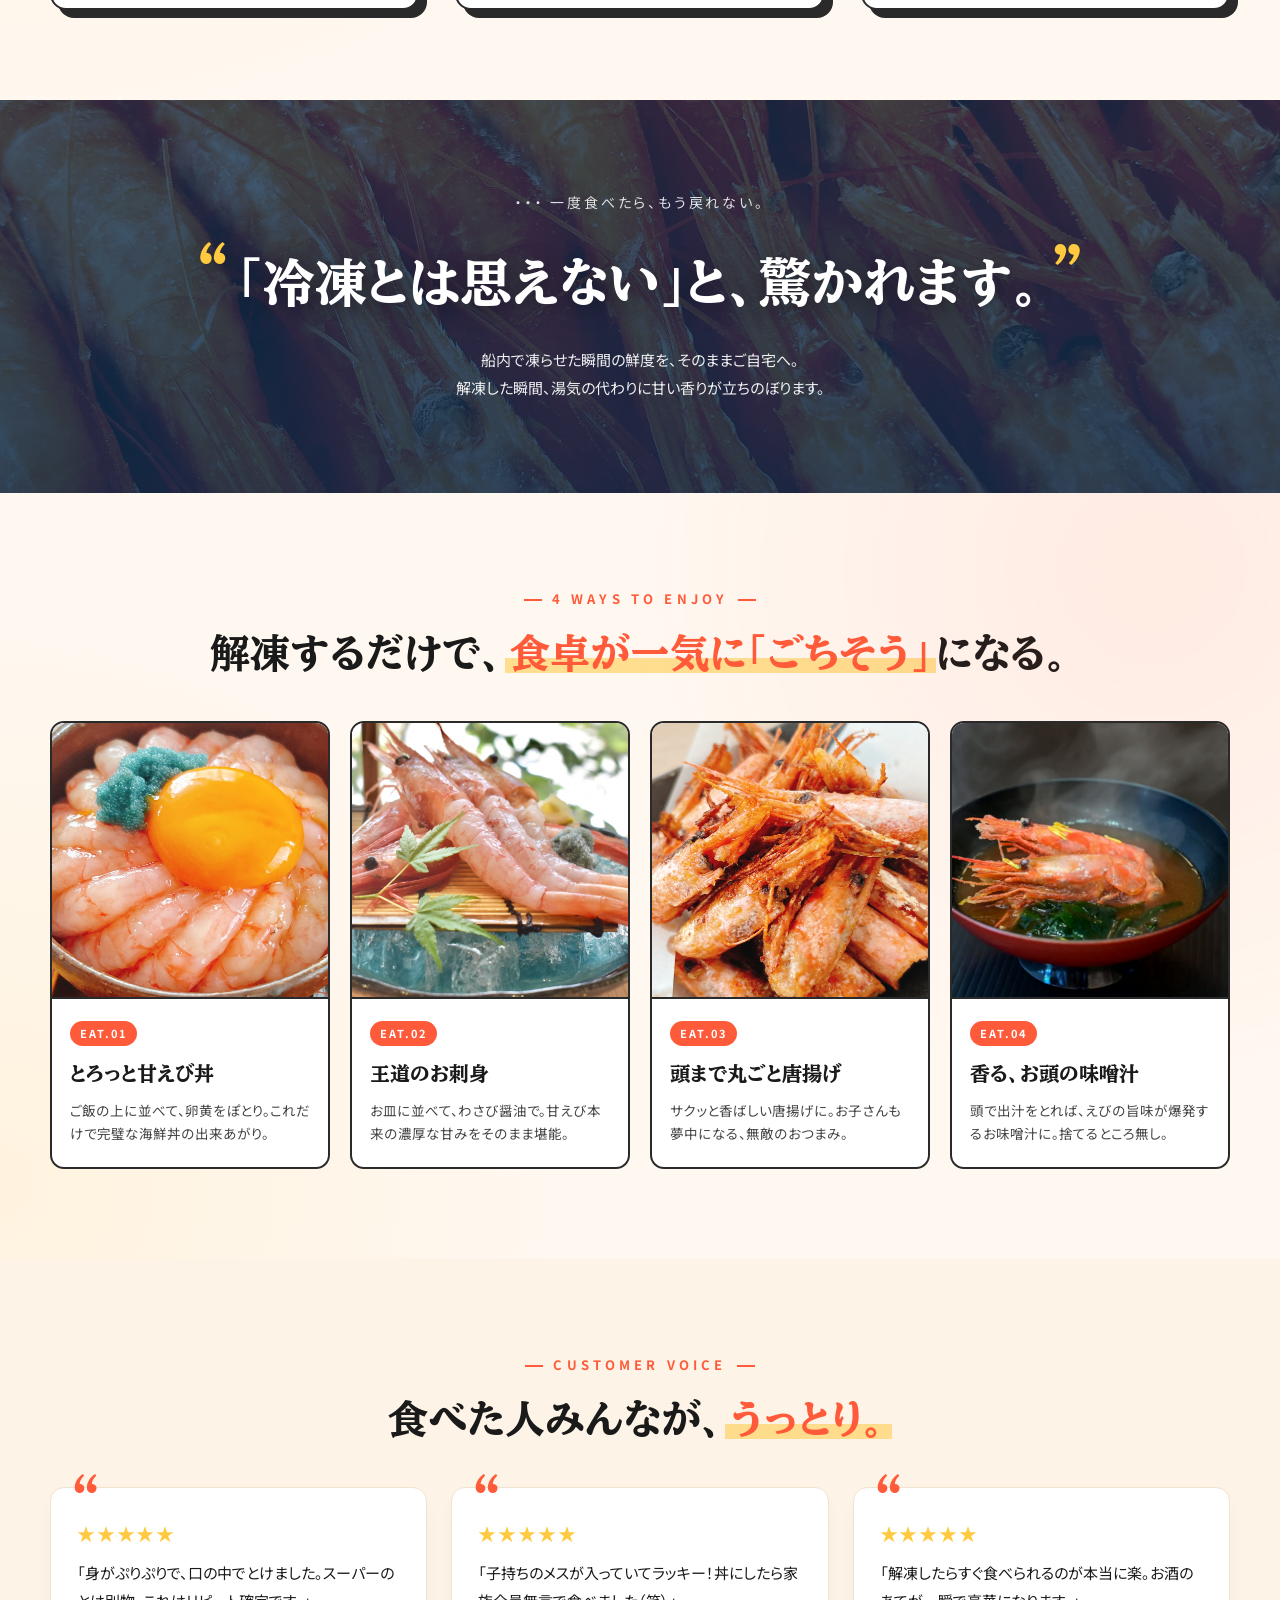
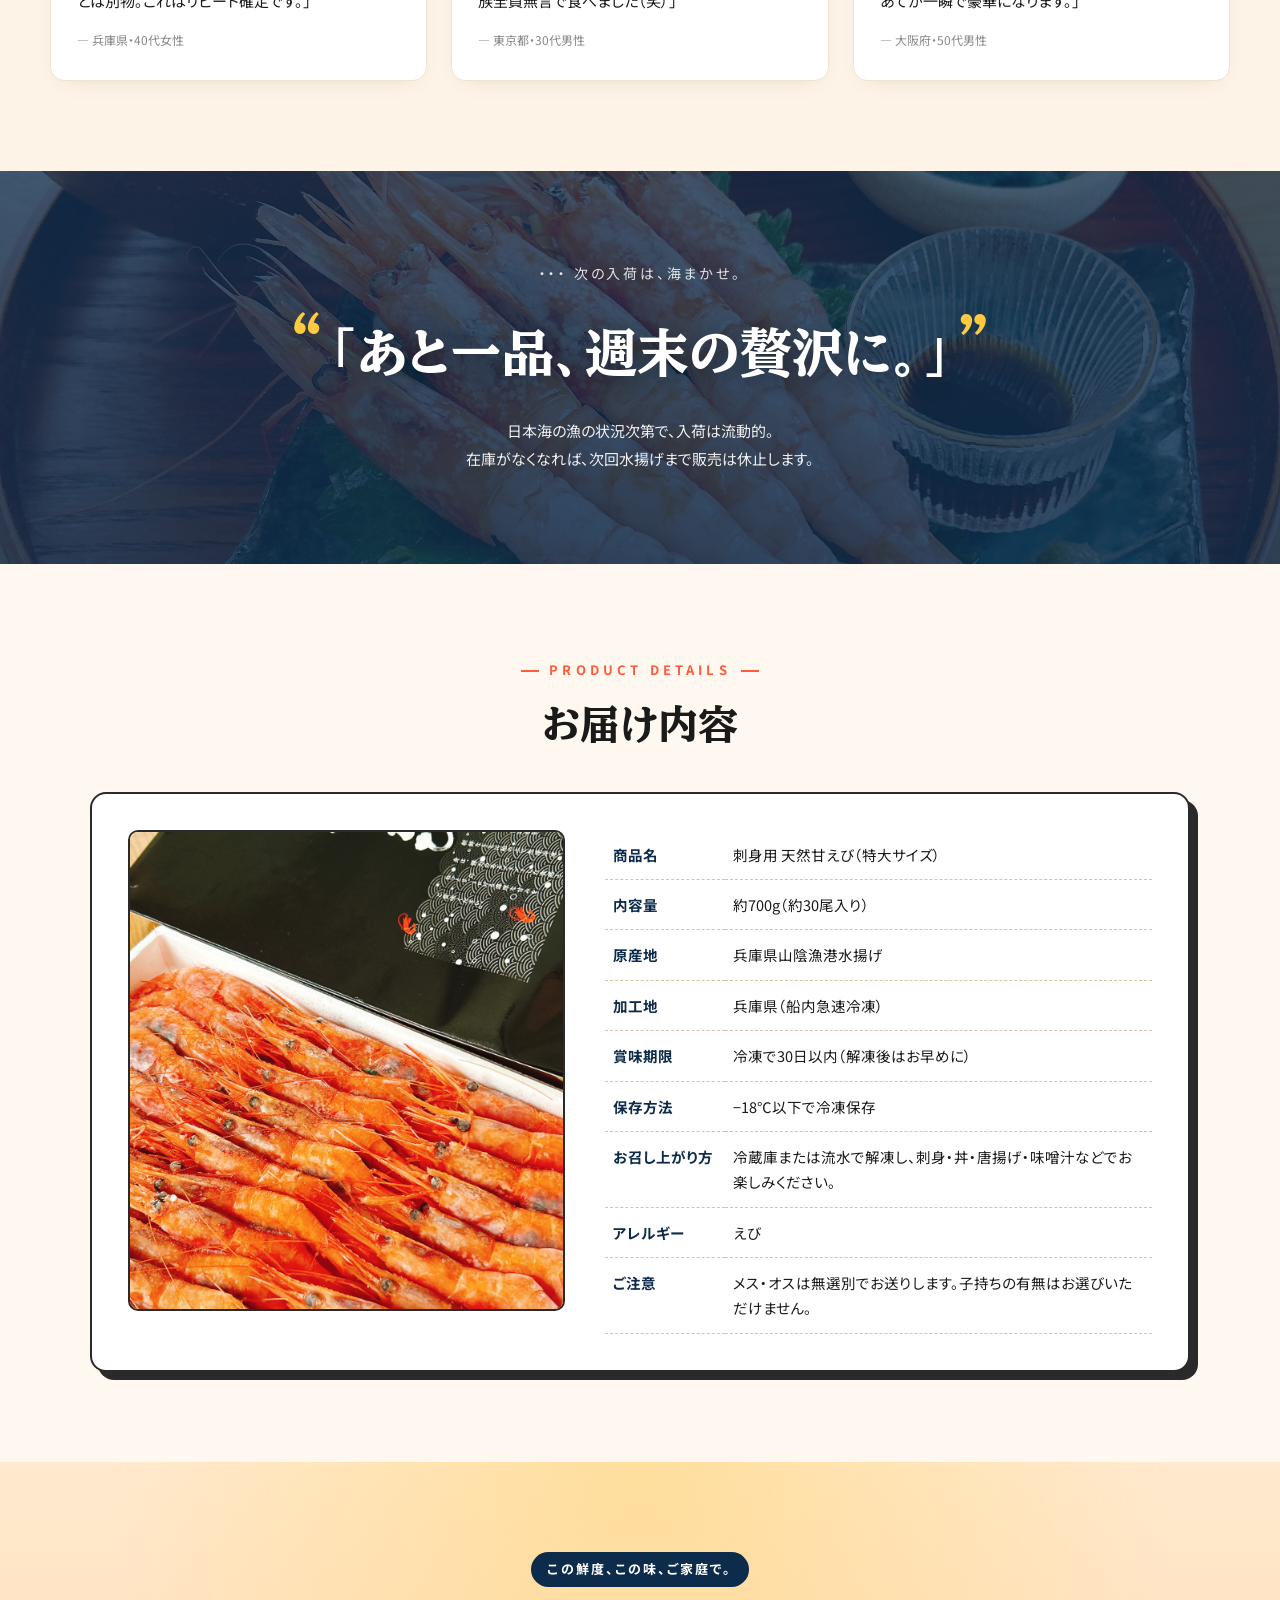
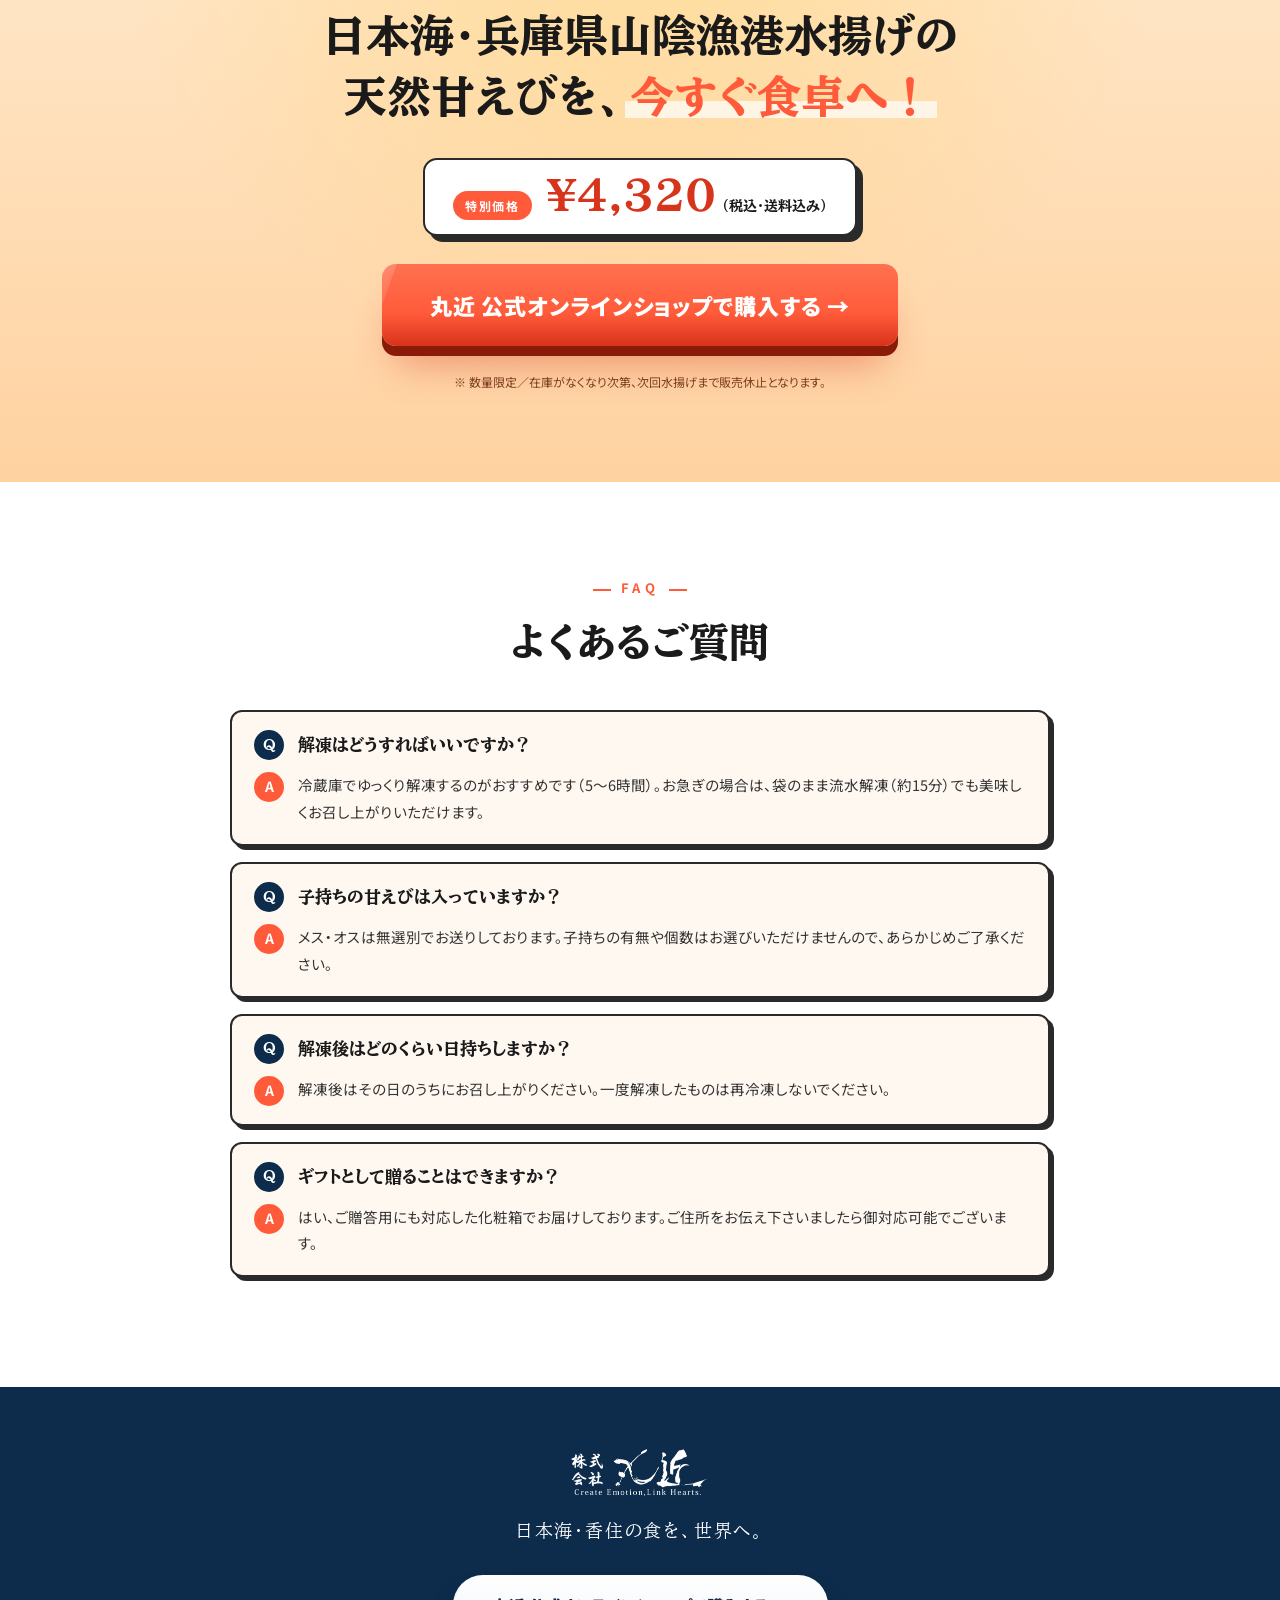
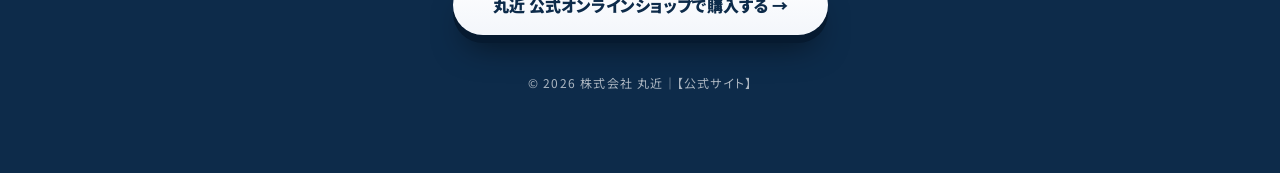
==== commit 65d162b0: "feat(amaebi): EAT.04の味噌汁を「湯気アニメ動画」に置換 + FOMO文言変更 【動画化】 - OpenArt Seedance 2.0 (image2video, 1:1, 720" ====
--- a/amaebi/index.html
+++ b/amaebi/index.html
@@ -201,8 +201,13 @@
       </figcaption>
     </figure>
 
-    <figure class="eat">
-      <div class="eat__img" style="background-image:url('photo/miso-soup.jpg');"></div>
+    <figure class="eat eat--video">
+      <div class="eat__img">
+        <video class="eat__video" autoplay muted loop playsinline preload="metadata" poster="photo/miso-soup-poster.jpg">
+          <source src="photo/miso-soup.webm" type="video/webm">
+          <source src="photo/miso-soup.mp4" type="video/mp4">
+        </video>
+      </div>
       <figcaption>
         <span class="eat__num">EAT.04</span>
         <h3>香る、お頭の味噌汁</h3>
@@ -240,7 +245,7 @@
 <!-- FOMO BAND -->
 <section class="band band--quote band--fomo">
   <p class="band__small">・・・ 次の入荷は、海まかせ。</p>
-  <p class="band__big">「ある時に、<br class="sp">迷わず一箱。」</p>
+  <p class="band__big">「あと一品、<br class="sp">週末の贅沢に。」</p>
   <p class="band__note">日本海の漁の状況次第で、入荷は流動的。<br>在庫がなくなれば、次回水揚げまで販売は休止します。</p>
 </section>
 
--- a/amaebi/style.css
+++ b/amaebi/style.css
@@ -361,6 +361,13 @@
   aspect-ratio: 1 / 1;
   background-size:cover; background-position:center;
   border-bottom:2px solid var(--c-line);
+  position:relative; overflow:hidden;
+}
+.eat__video{
+  position:absolute; inset:0;
+  width:100%; height:100%;
+  object-fit:cover;
+  display:block;
 }
 .eat figcaption{ padding:18px 18px 22px; }
 .eat__num{
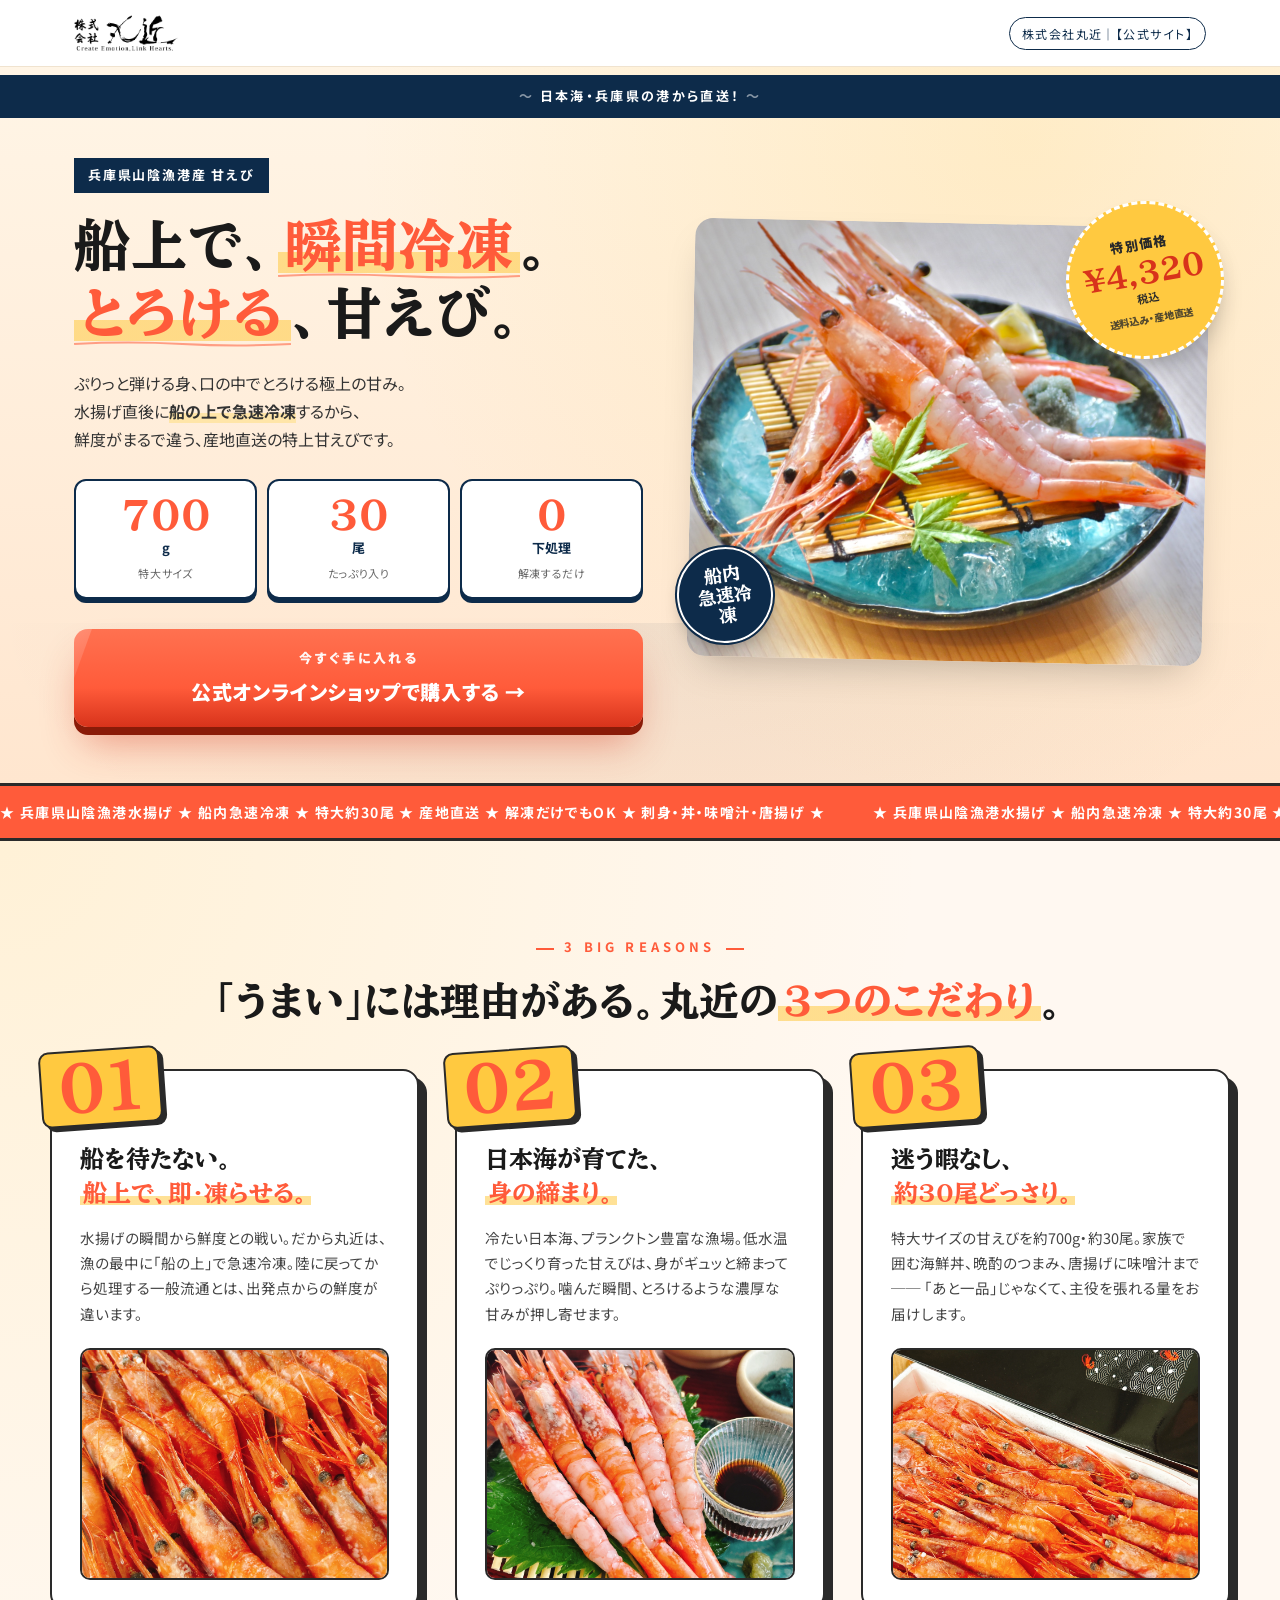
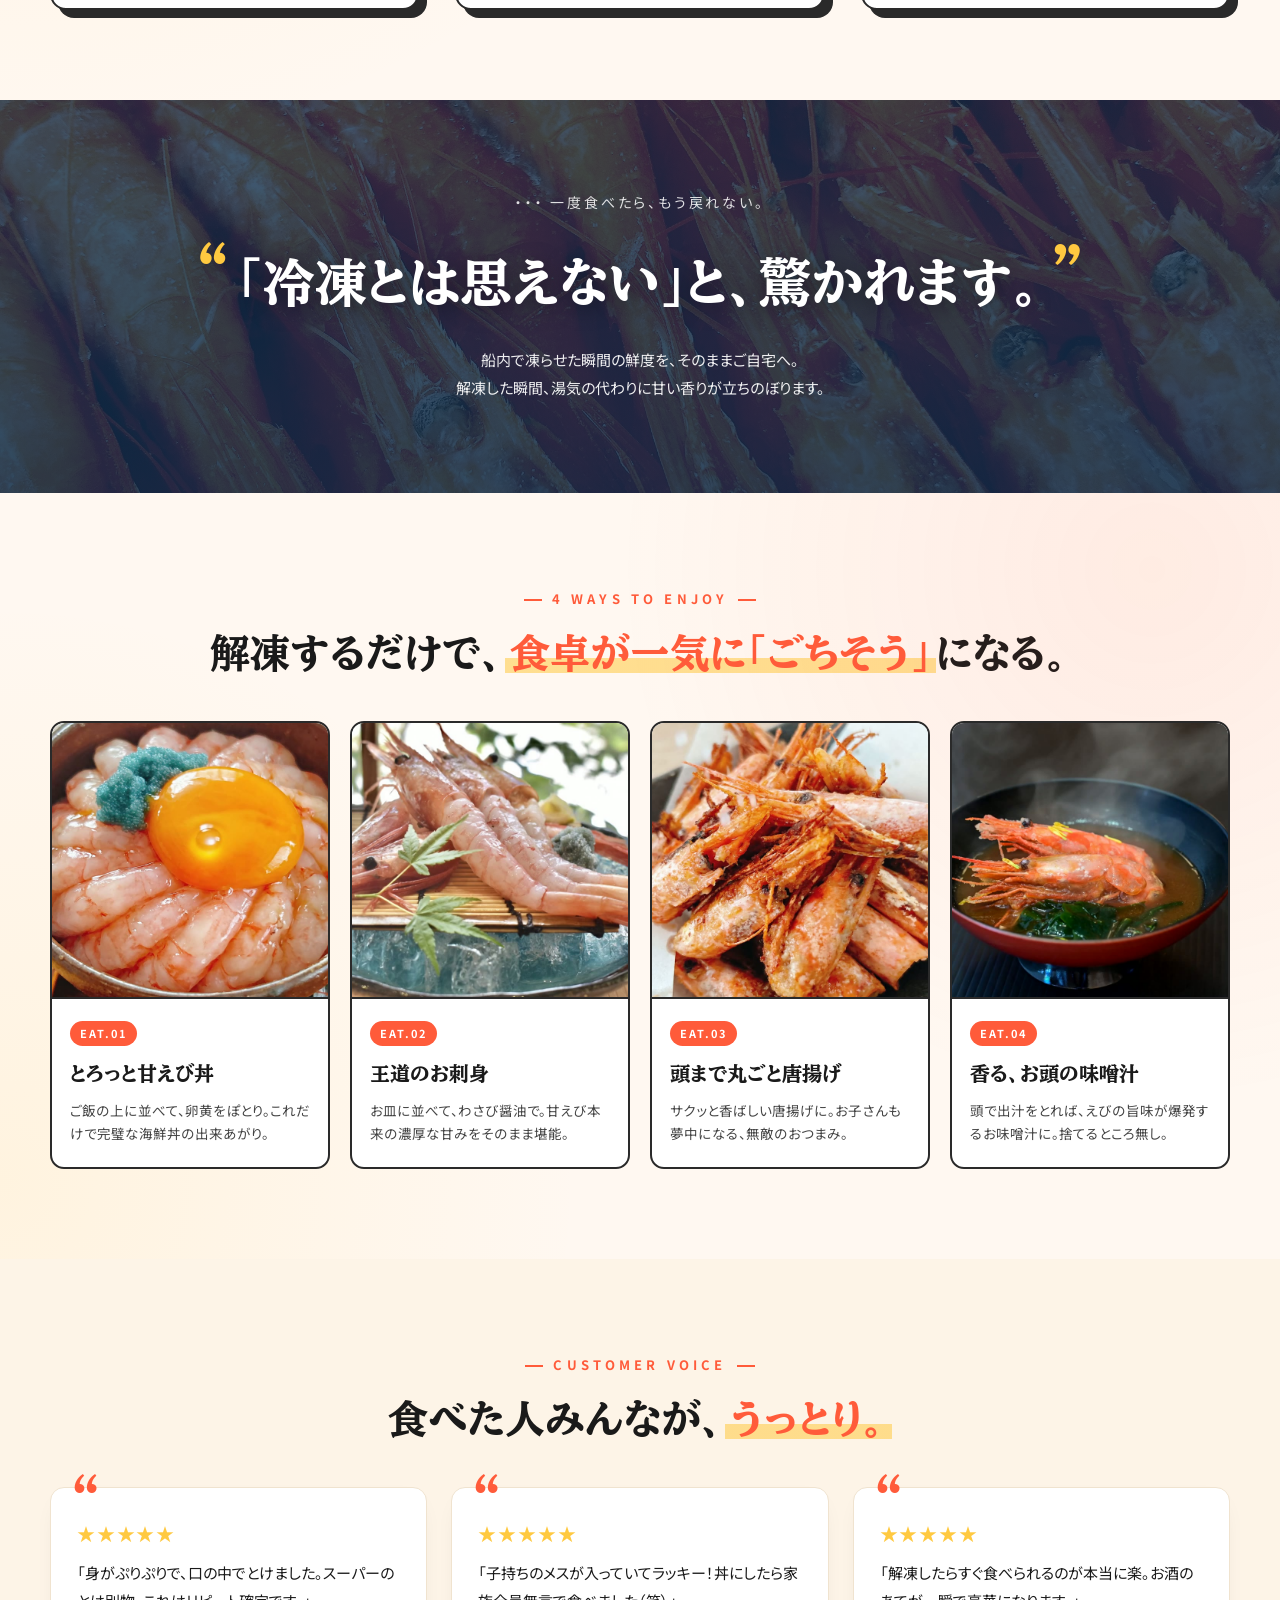
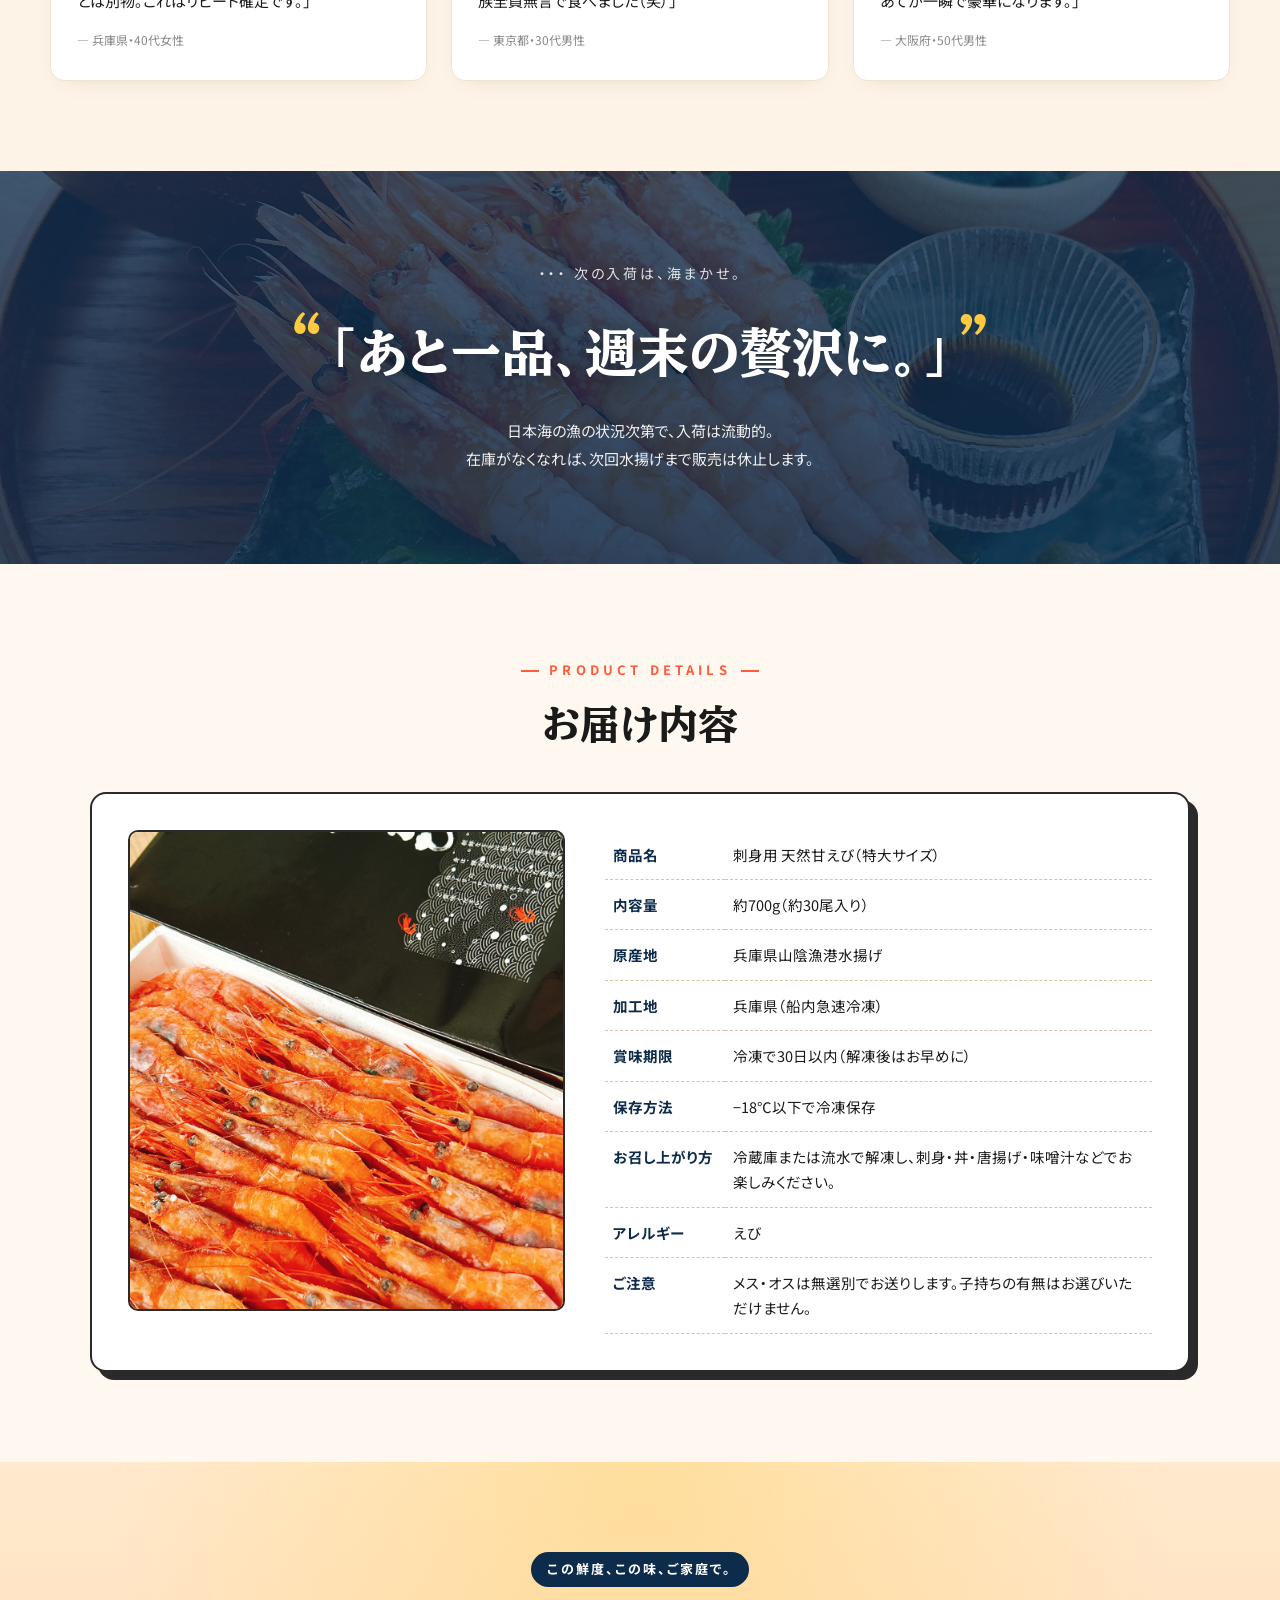
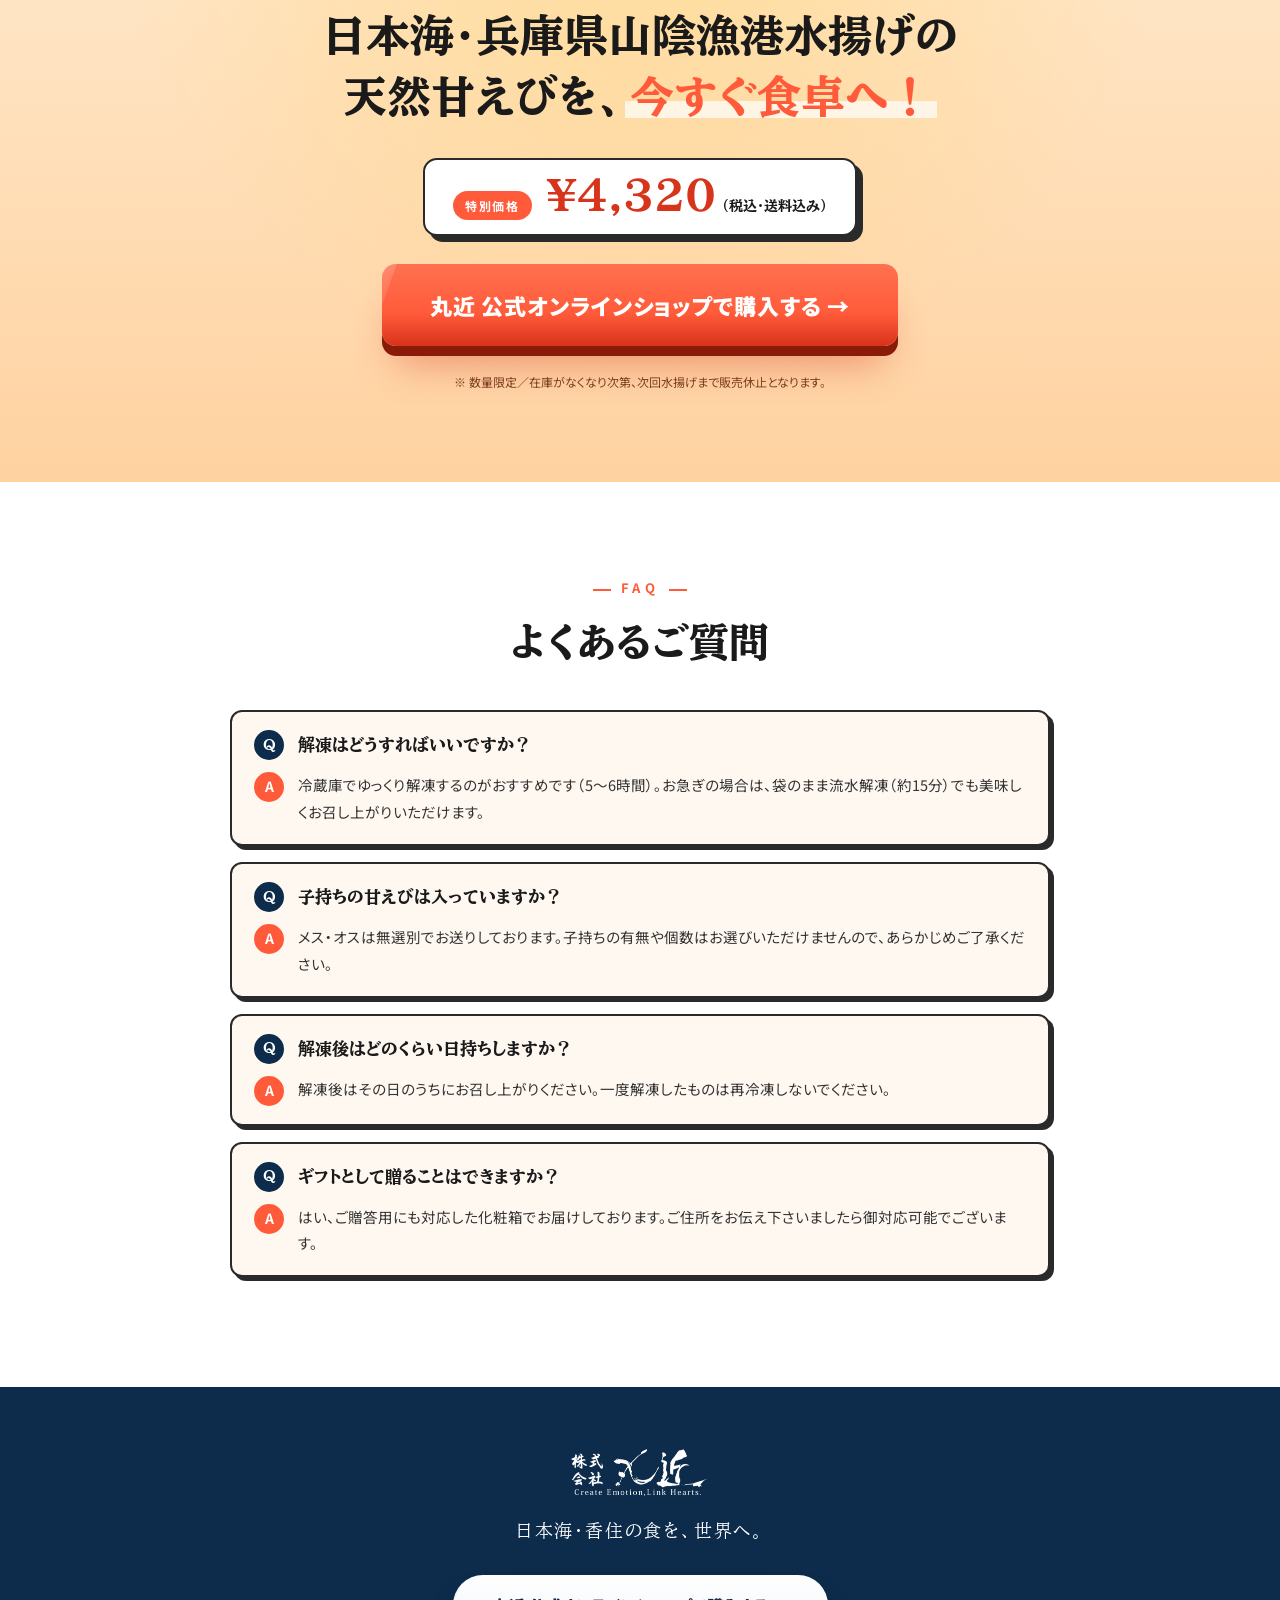
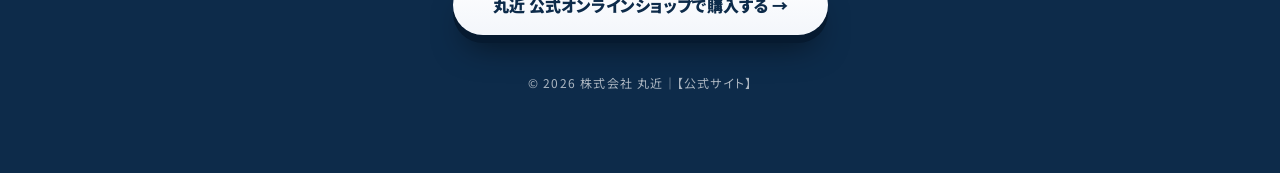
==== commit 0585dcf5: "feat(amaebi): EAT.01-03も湯気/光/動きで動画化（4枚すべて動く） EAT.01 とろっと甘えび丼:   卵黄表面に光のハイライトが球状にクルッと反射 EAT.02 王道のお刺身" ====
--- a/amaebi/index.html
+++ b/amaebi/index.html
@@ -174,8 +174,13 @@
   </div>
 
   <div class="eats__grid">
-    <figure class="eat">
-      <div class="eat__img" style="background-image:url('photo/sashimi-don.jpeg');"></div>
+    <figure class="eat eat--video">
+      <div class="eat__img">
+        <video class="eat__video" autoplay muted loop playsinline preload="metadata" poster="photo/sashimi-don-poster.jpg">
+          <source src="photo/sashimi-don.webm" type="video/webm">
+          <source src="photo/sashimi-don.mp4" type="video/mp4">
+        </video>
+      </div>
       <figcaption>
         <span class="eat__num">EAT.01</span>
         <h3>とろっと甘えび丼</h3>
@@ -183,8 +188,13 @@
       </figcaption>
     </figure>
 
-    <figure class="eat">
-      <div class="eat__img" style="background-image:url('photo/sara-hero-close.jpg');"></div>
+    <figure class="eat eat--video">
+      <div class="eat__img">
+        <video class="eat__video" autoplay muted loop playsinline preload="metadata" poster="photo/sara-hero-close-poster.jpg">
+          <source src="photo/sara-hero-close.webm" type="video/webm">
+          <source src="photo/sara-hero-close.mp4" type="video/mp4">
+        </video>
+      </div>
       <figcaption>
         <span class="eat__num">EAT.02</span>
         <h3>王道のお刺身</h3>
@@ -192,8 +202,13 @@
       </figcaption>
     </figure>
 
-    <figure class="eat">
-      <div class="eat__img" style="background-image:url('photo/10.jpeg');"></div>
+    <figure class="eat eat--video">
+      <div class="eat__img">
+        <video class="eat__video" autoplay muted loop playsinline preload="metadata" poster="photo/karaage-poster.jpg">
+          <source src="photo/karaage.webm" type="video/webm">
+          <source src="photo/karaage.mp4" type="video/mp4">
+        </video>
+      </div>
       <figcaption>
         <span class="eat__num">EAT.03</span>
         <h3>頭まで丸ごと唐揚げ</h3>
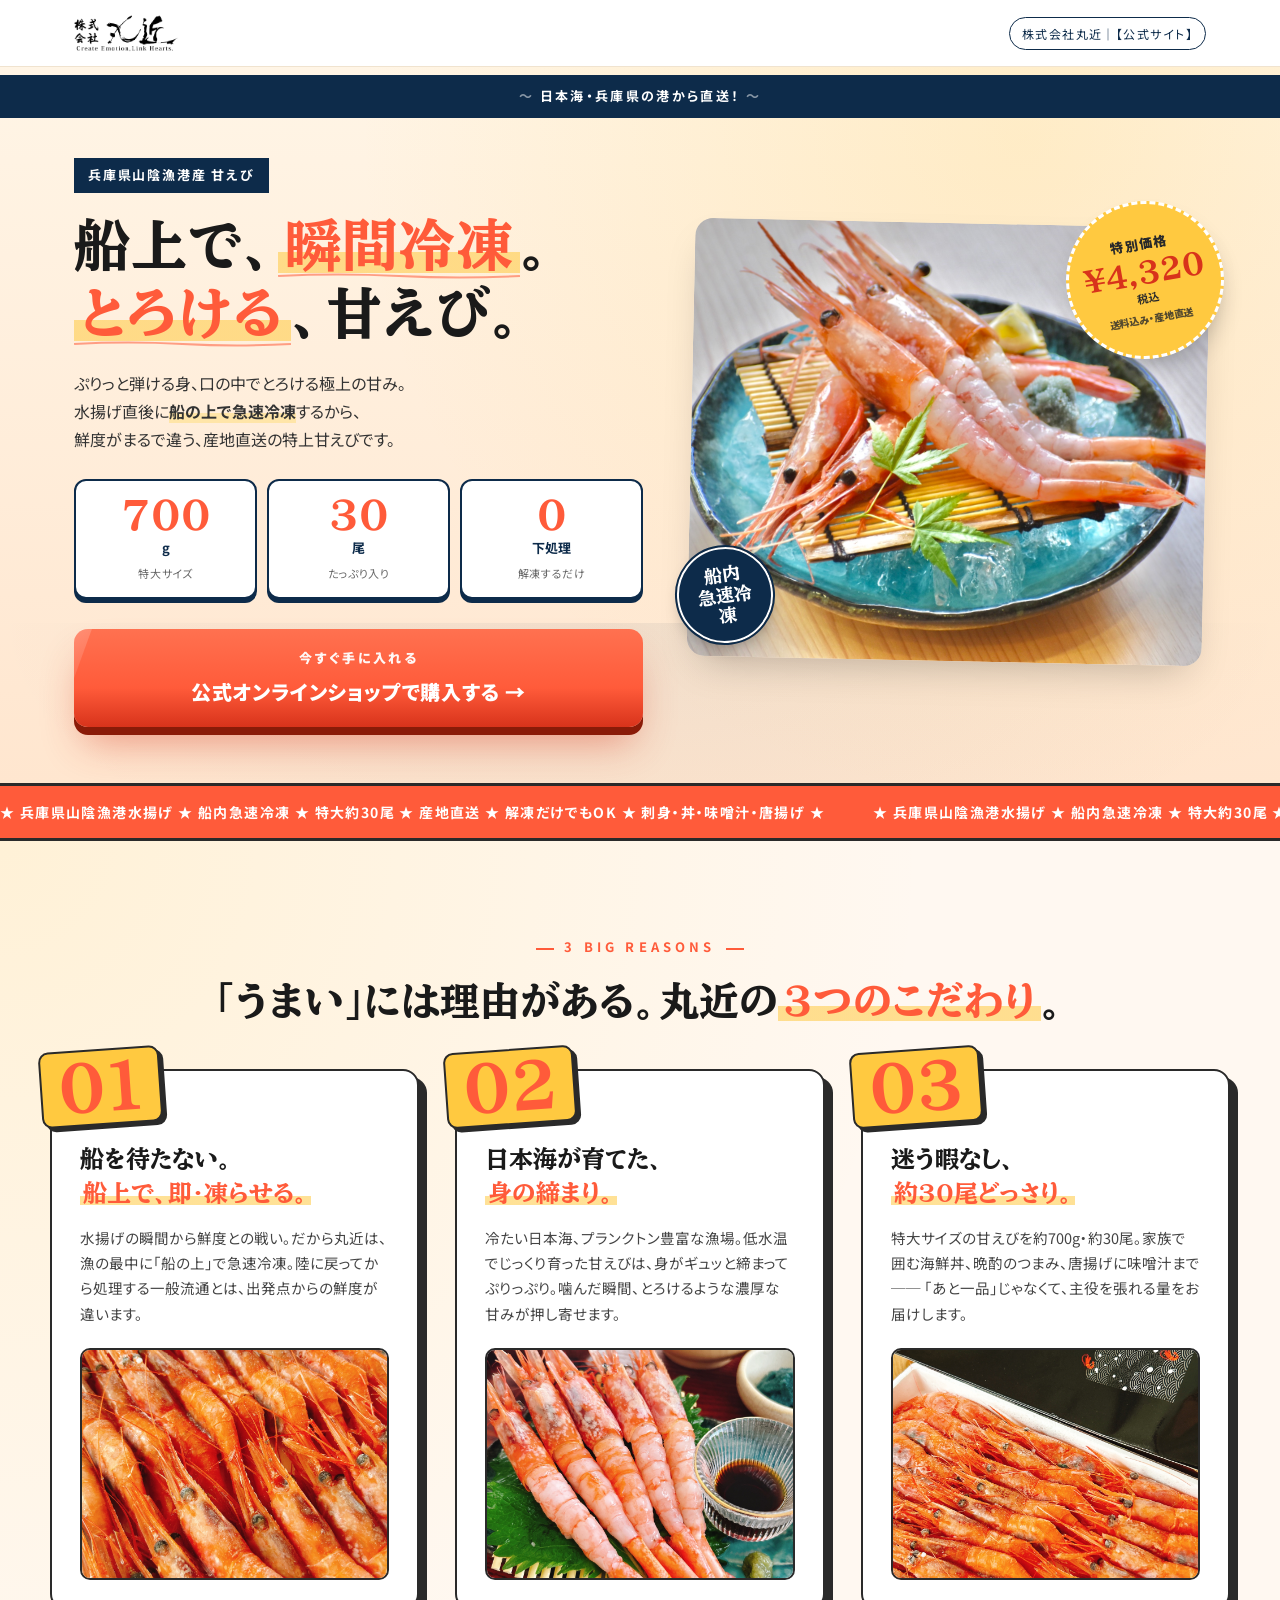
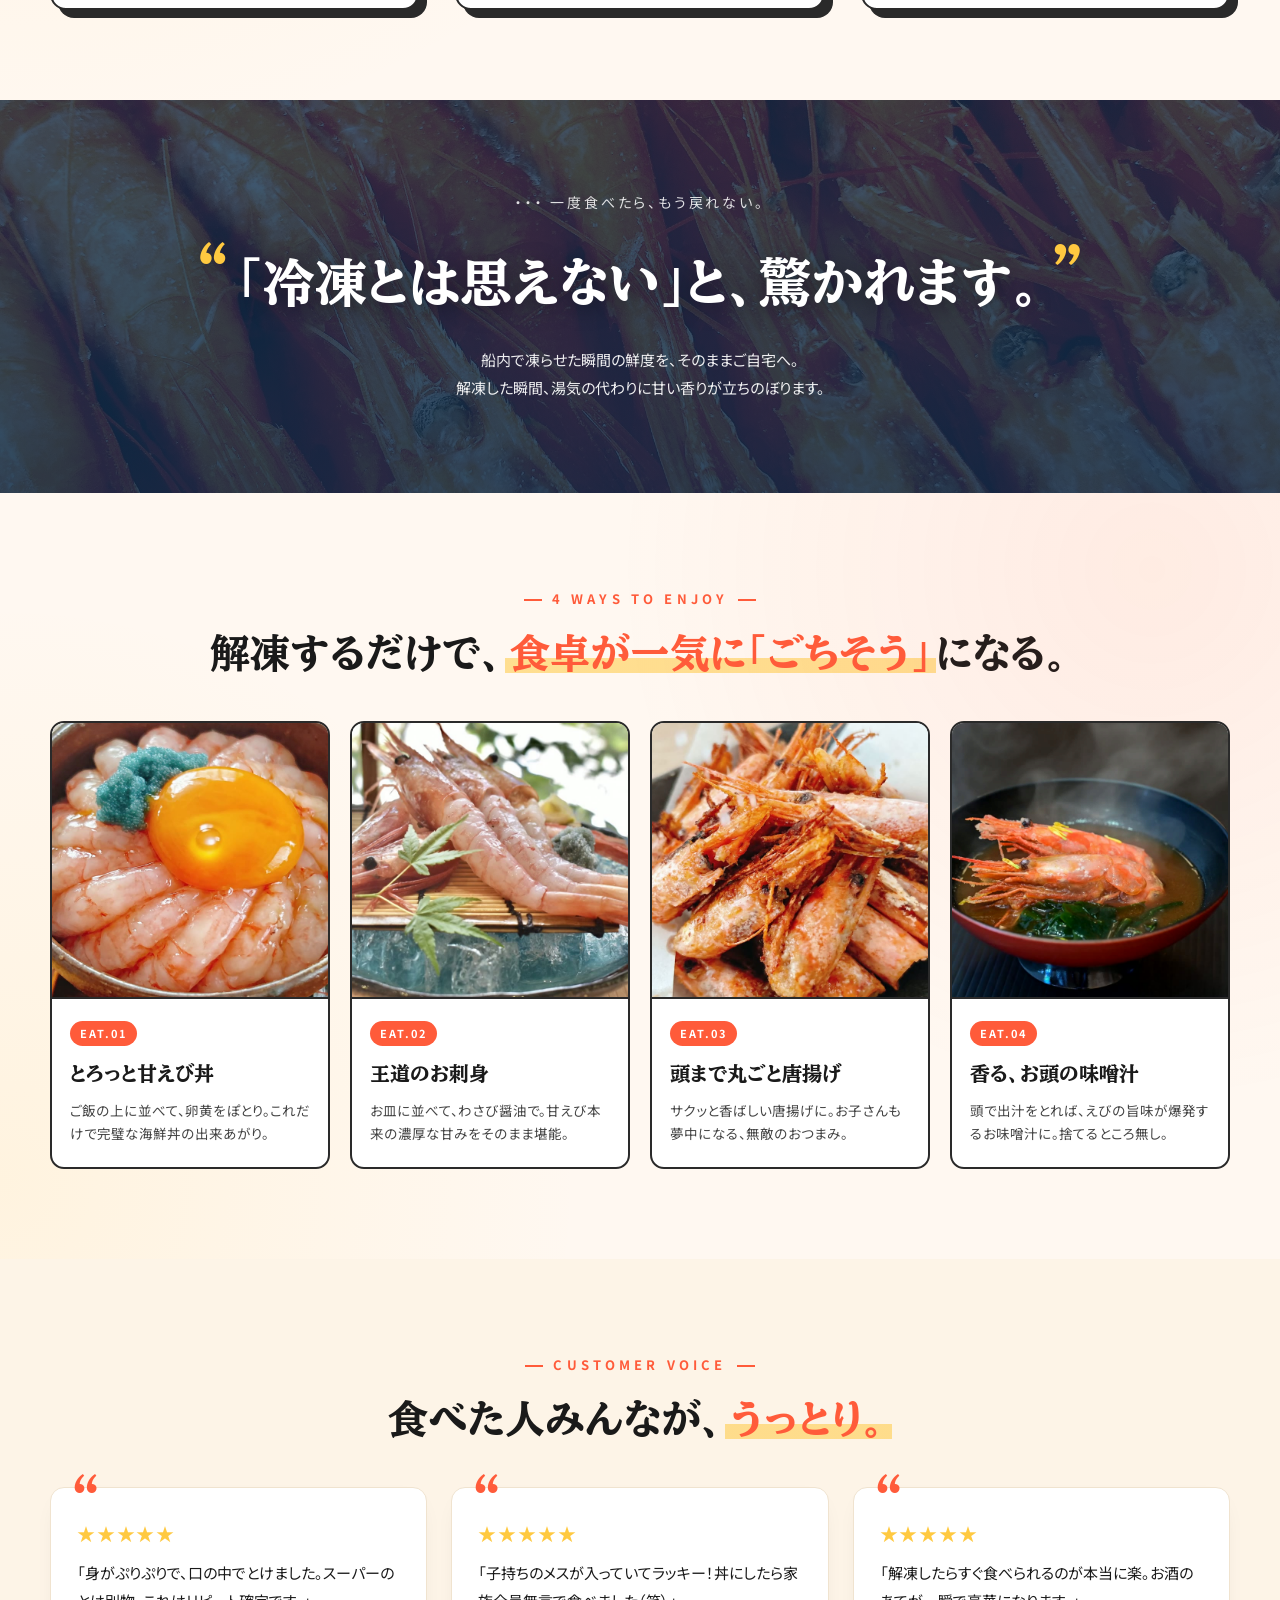
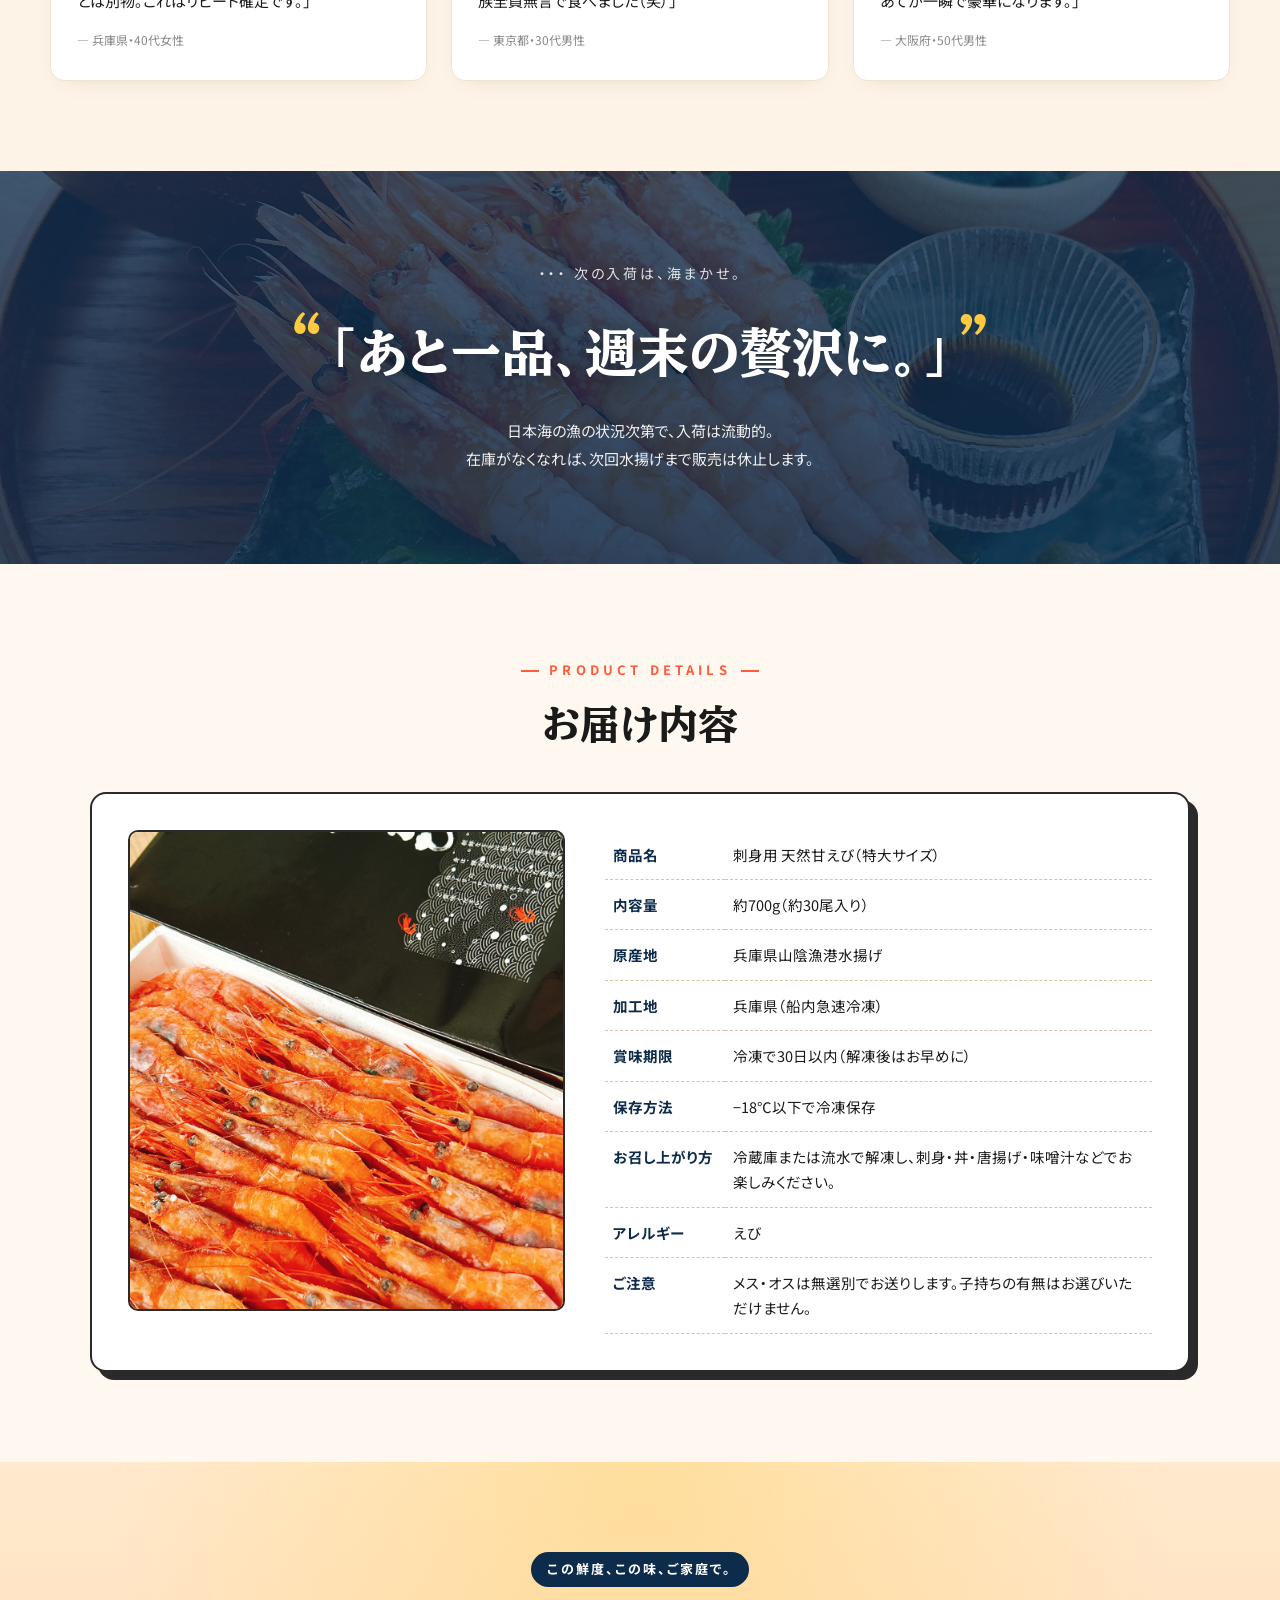
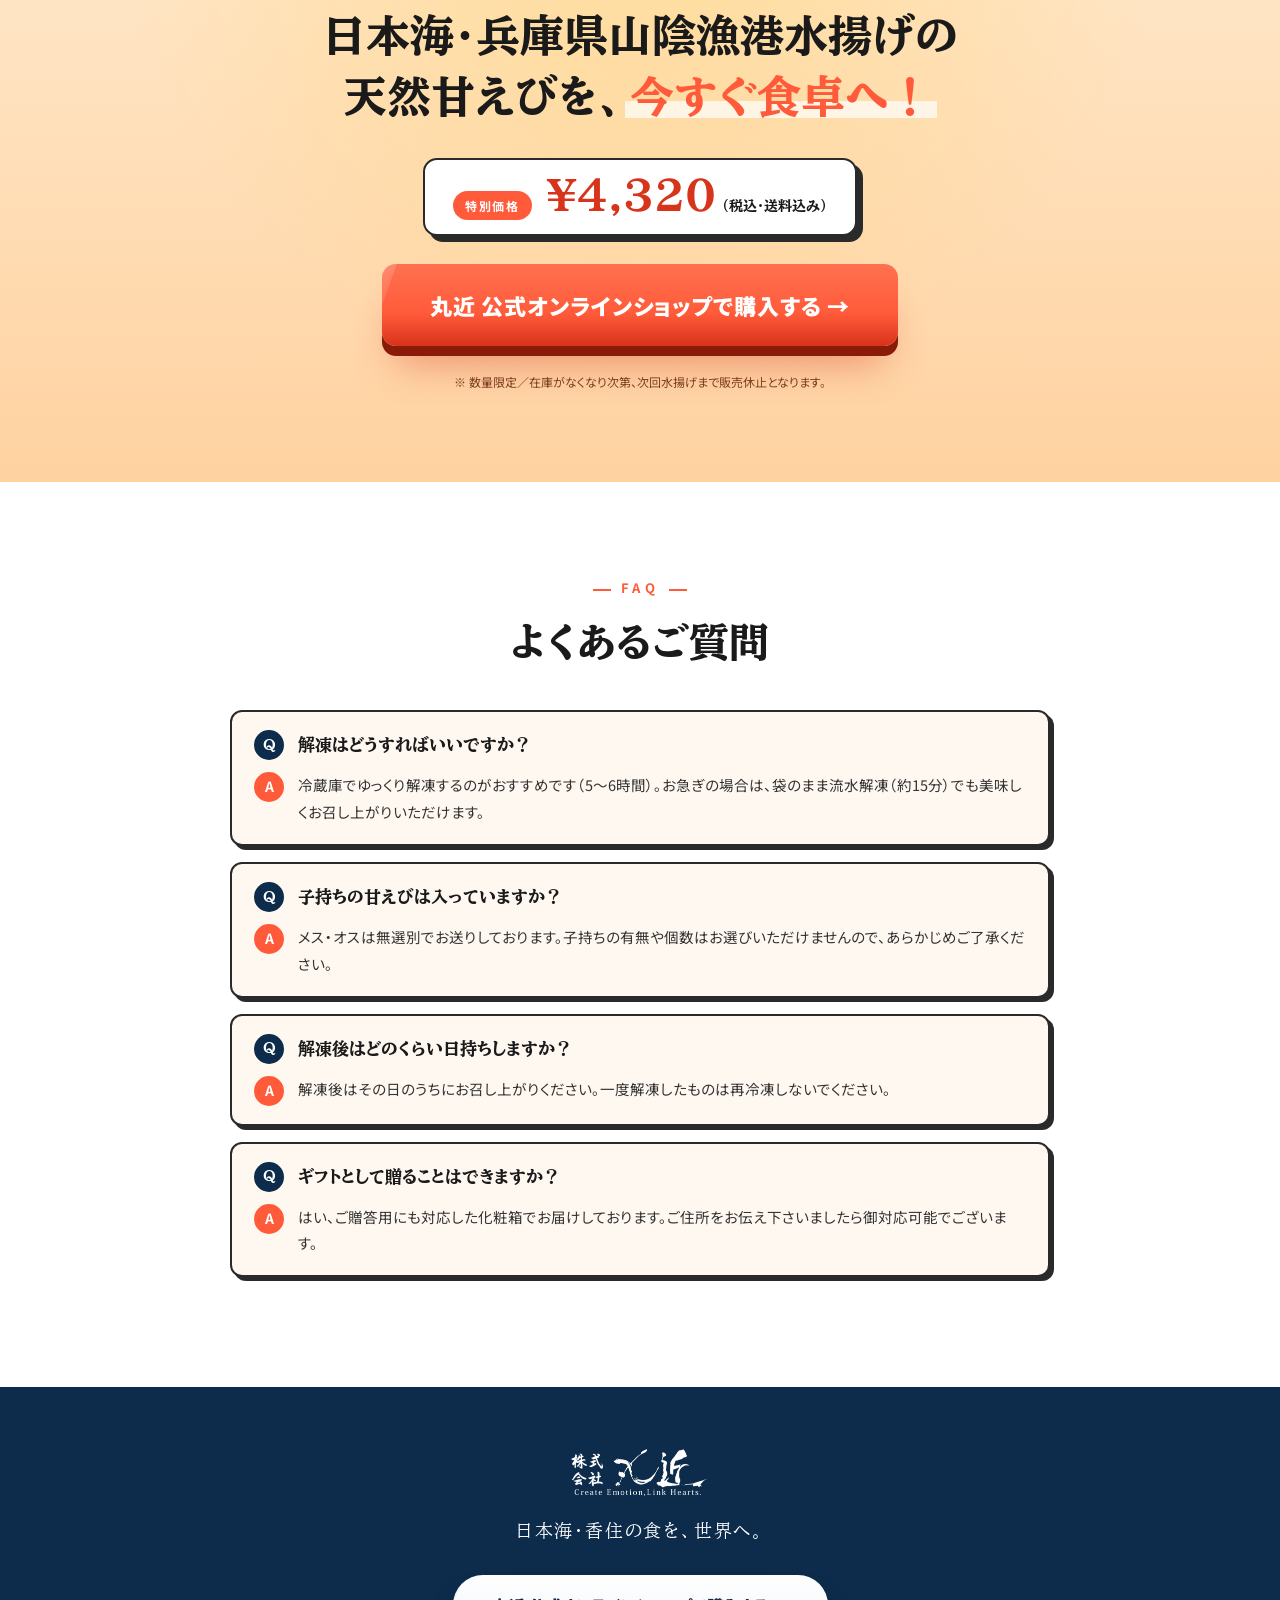
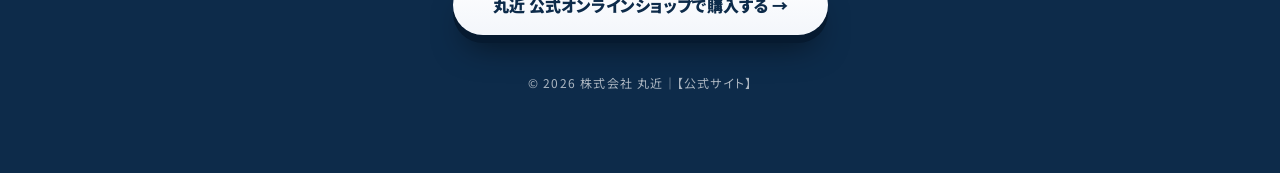
==== commit c9b1e106: "fix(amaebi): EAT動画の動きを控えめに調整 ユーザフィードバック「あれ、今動いた？くらいに控えめに」を反映:  - .eat__img に静止ポスター画像を background-ima" ====
--- a/amaebi/index.html
+++ b/amaebi/index.html
@@ -175,7 +175,7 @@
 
   <div class="eats__grid">
     <figure class="eat eat--video">
-      <div class="eat__img">
+      <div class="eat__img" style="background-image:url('photo/sashimi-don-poster.jpg');">
         <video class="eat__video" autoplay muted loop playsinline preload="metadata" poster="photo/sashimi-don-poster.jpg">
           <source src="photo/sashimi-don.webm" type="video/webm">
           <source src="photo/sashimi-don.mp4" type="video/mp4">
@@ -189,7 +189,7 @@
     </figure>
 
     <figure class="eat eat--video">
-      <div class="eat__img">
+      <div class="eat__img" style="background-image:url('photo/sara-hero-close-poster.jpg');">
         <video class="eat__video" autoplay muted loop playsinline preload="metadata" poster="photo/sara-hero-close-poster.jpg">
           <source src="photo/sara-hero-close.webm" type="video/webm">
           <source src="photo/sara-hero-close.mp4" type="video/mp4">
@@ -203,7 +203,7 @@
     </figure>
 
     <figure class="eat eat--video">
-      <div class="eat__img">
+      <div class="eat__img" style="background-image:url('photo/karaage-poster.jpg');">
         <video class="eat__video" autoplay muted loop playsinline preload="metadata" poster="photo/karaage-poster.jpg">
           <source src="photo/karaage.webm" type="video/webm">
           <source src="photo/karaage.mp4" type="video/mp4">
@@ -217,7 +217,7 @@
     </figure>
 
     <figure class="eat eat--video">
-      <div class="eat__img">
+      <div class="eat__img" style="background-image:url('photo/miso-soup-poster.jpg');">
         <video class="eat__video" autoplay muted loop playsinline preload="metadata" poster="photo/miso-soup-poster.jpg">
           <source src="photo/miso-soup.webm" type="video/webm">
           <source src="photo/miso-soup.mp4" type="video/mp4">
@@ -365,6 +365,9 @@
     window.addEventListener('scroll', update, {passive:true});
     update();
   })();
+  (function(){
+    document.querySelectorAll('.eat__video').forEach(function(v){ v.playbackRate = 0.35; });
+  })();
 </script>
 
 </body>
--- a/amaebi/style.css
+++ b/amaebi/style.css
@@ -368,6 +368,7 @@
   width:100%; height:100%;
   object-fit:cover;
   display:block;
+  opacity:.5;
 }
 .eat figcaption{ padding:18px 18px 22px; }
 .eat__num{
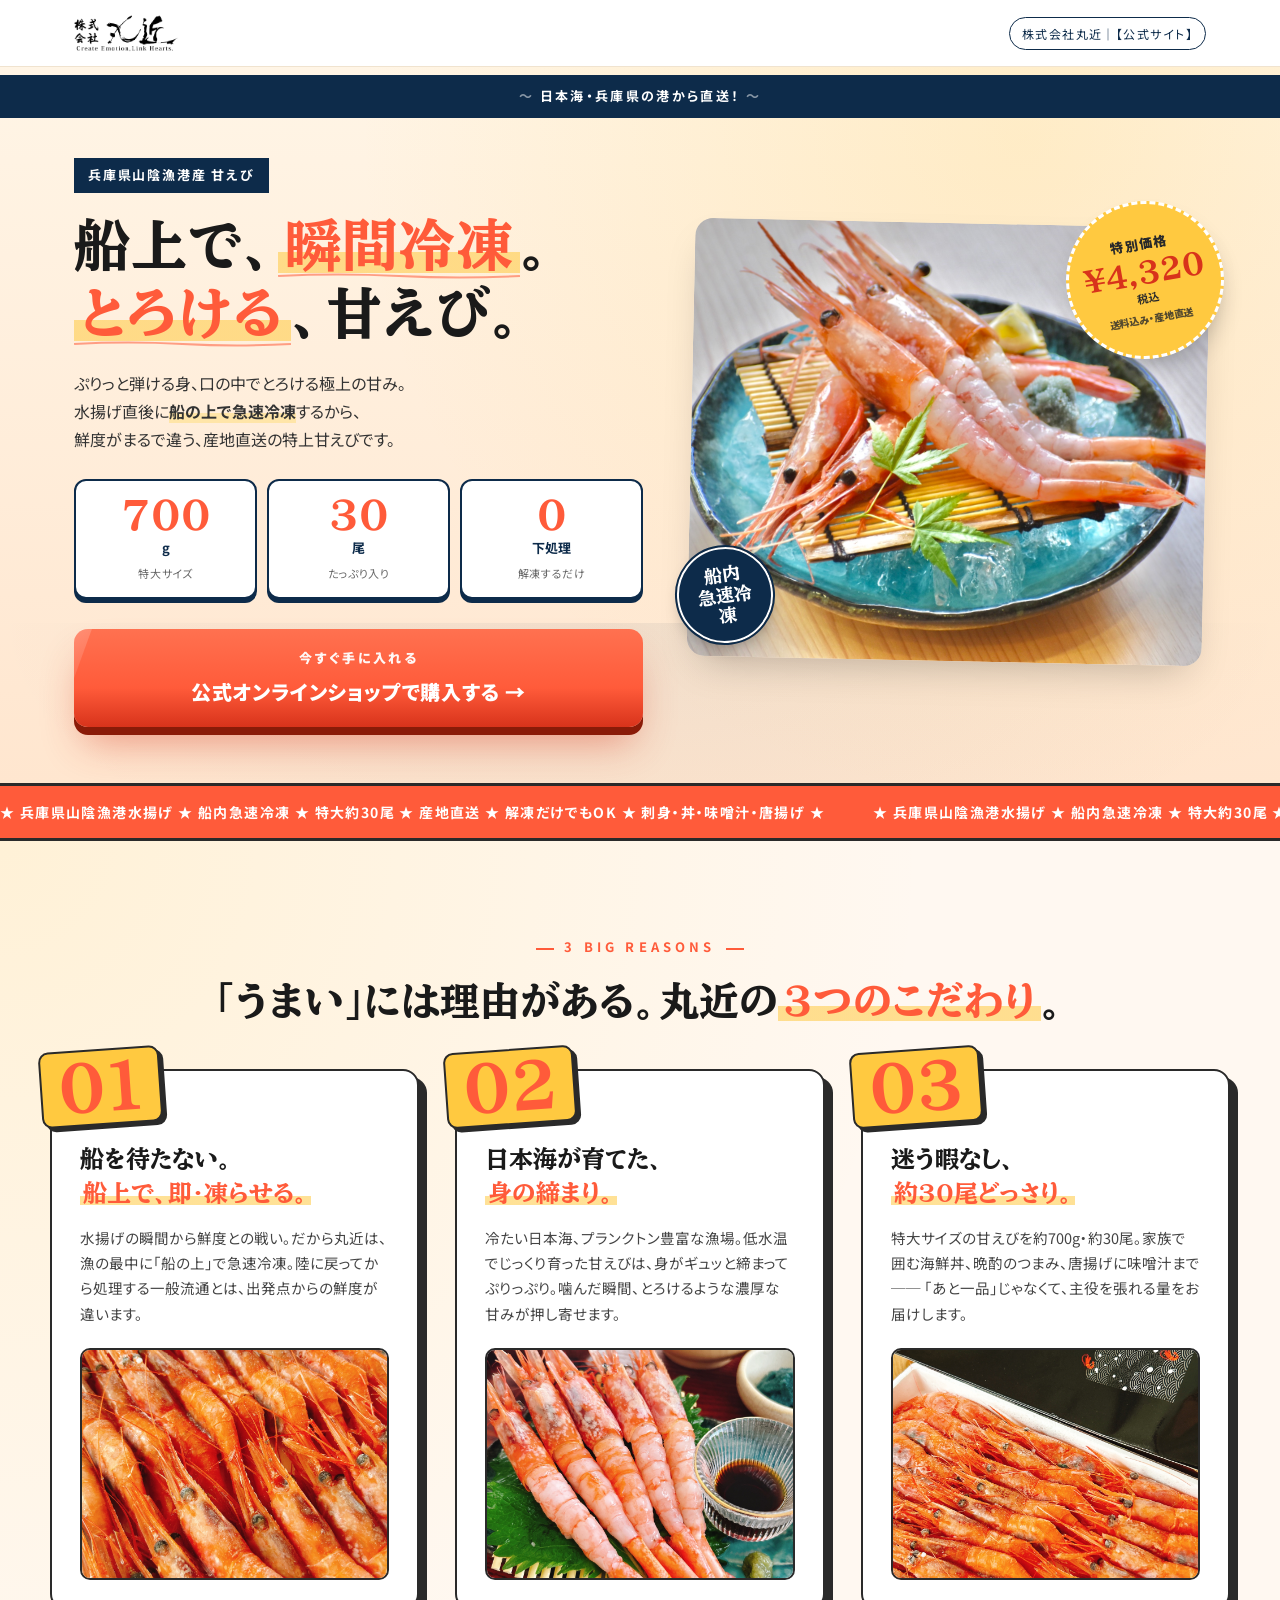
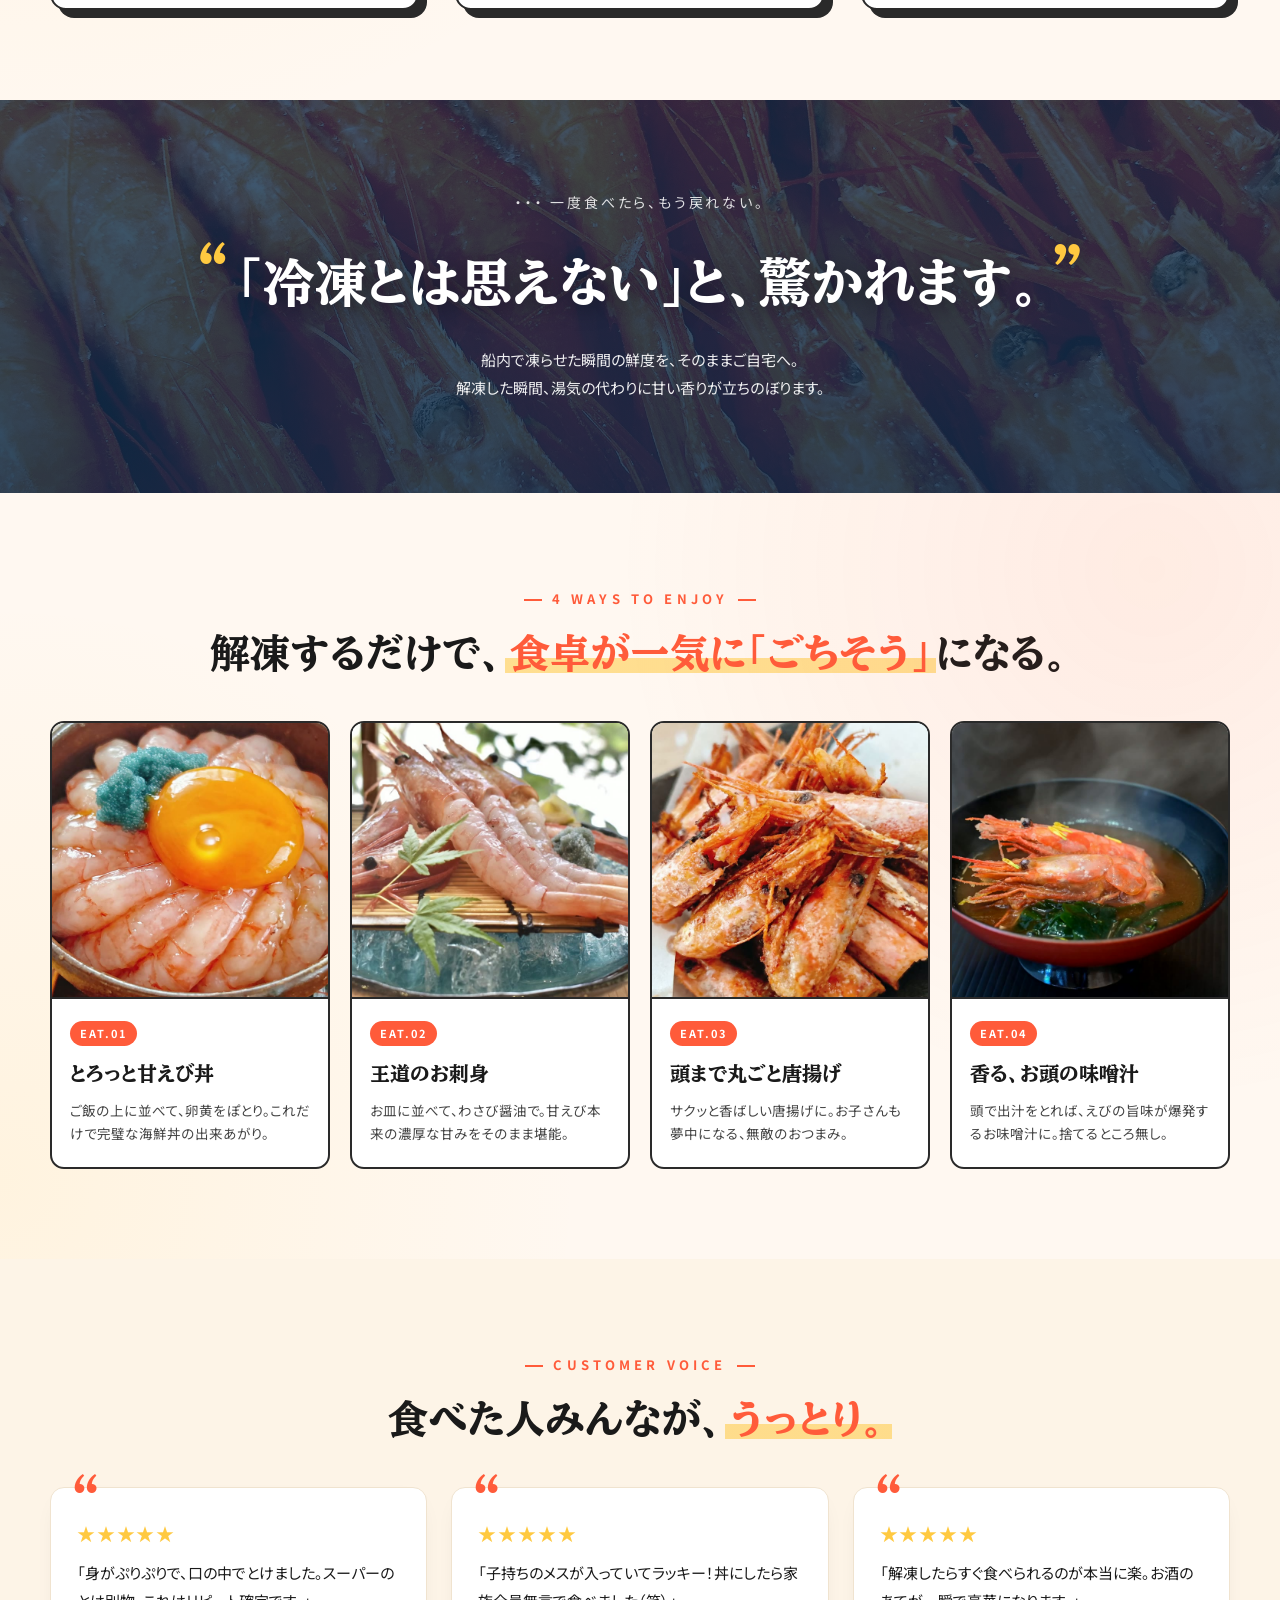
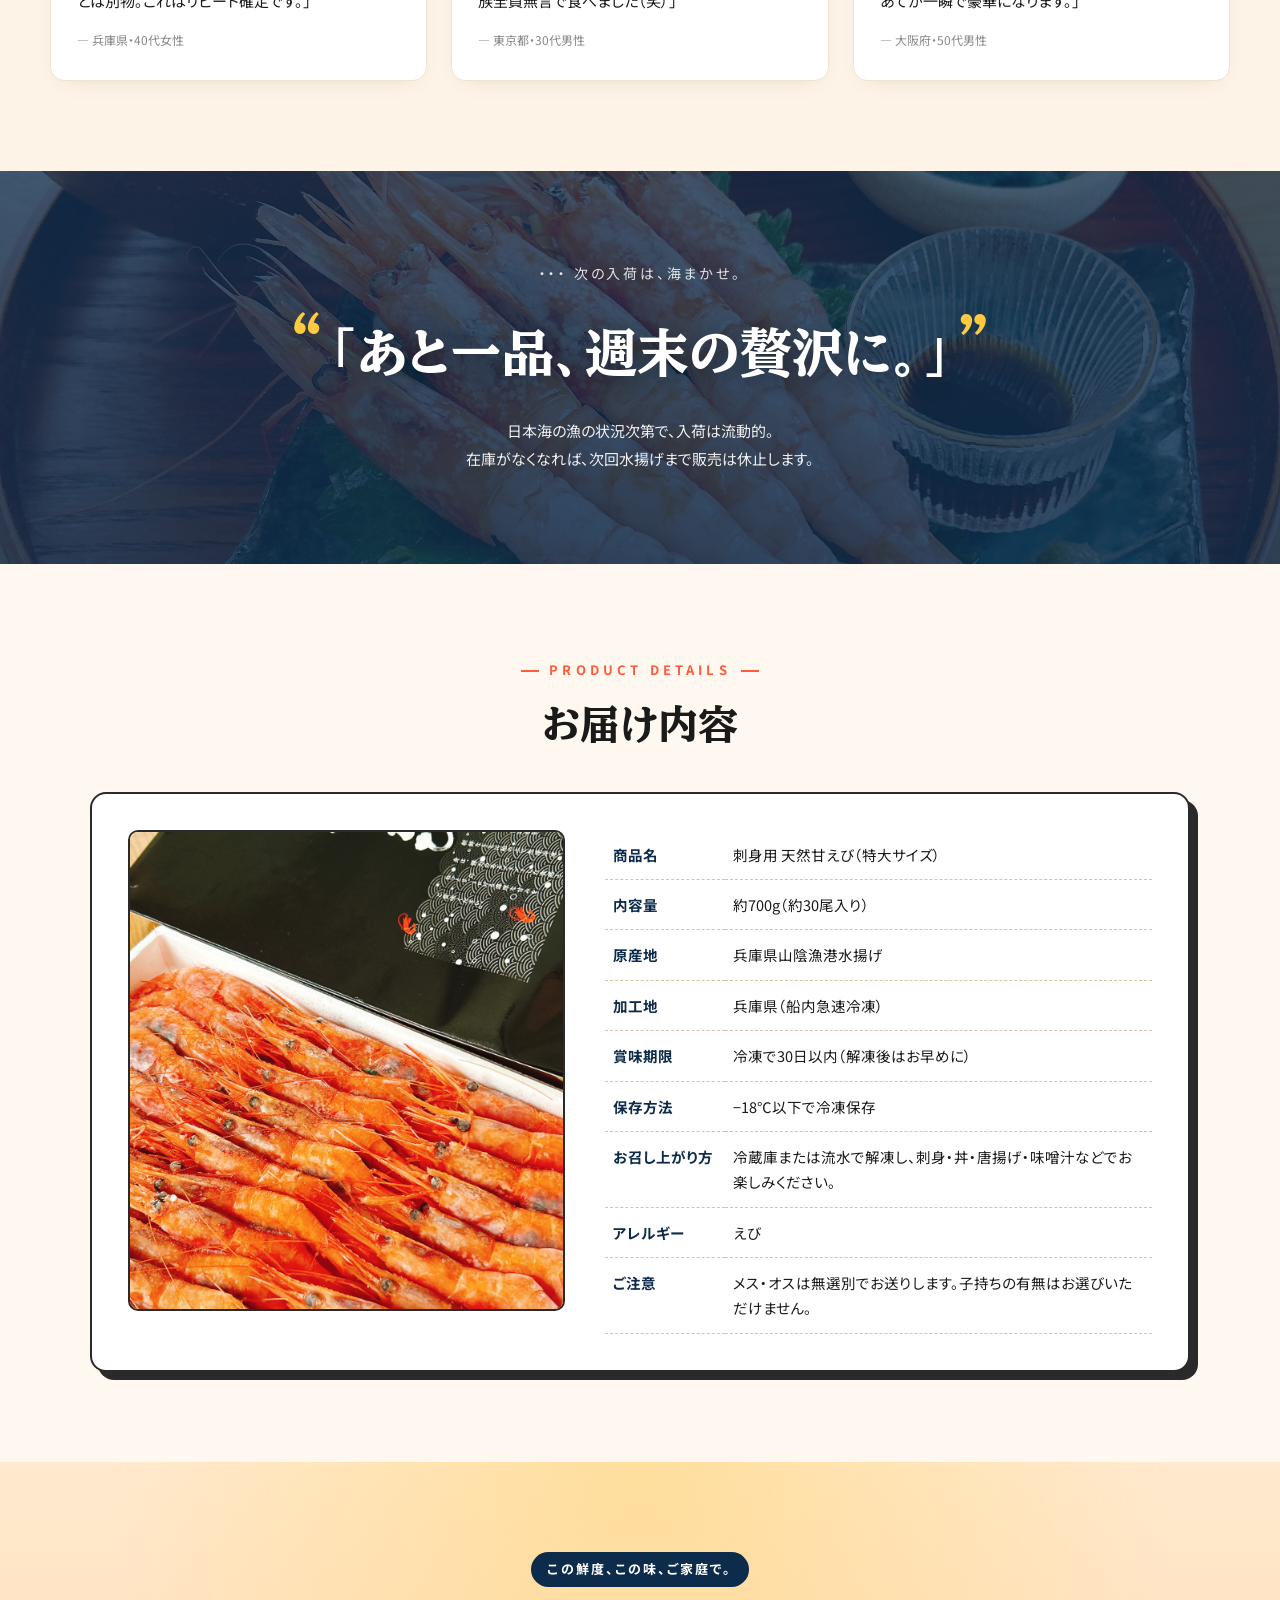
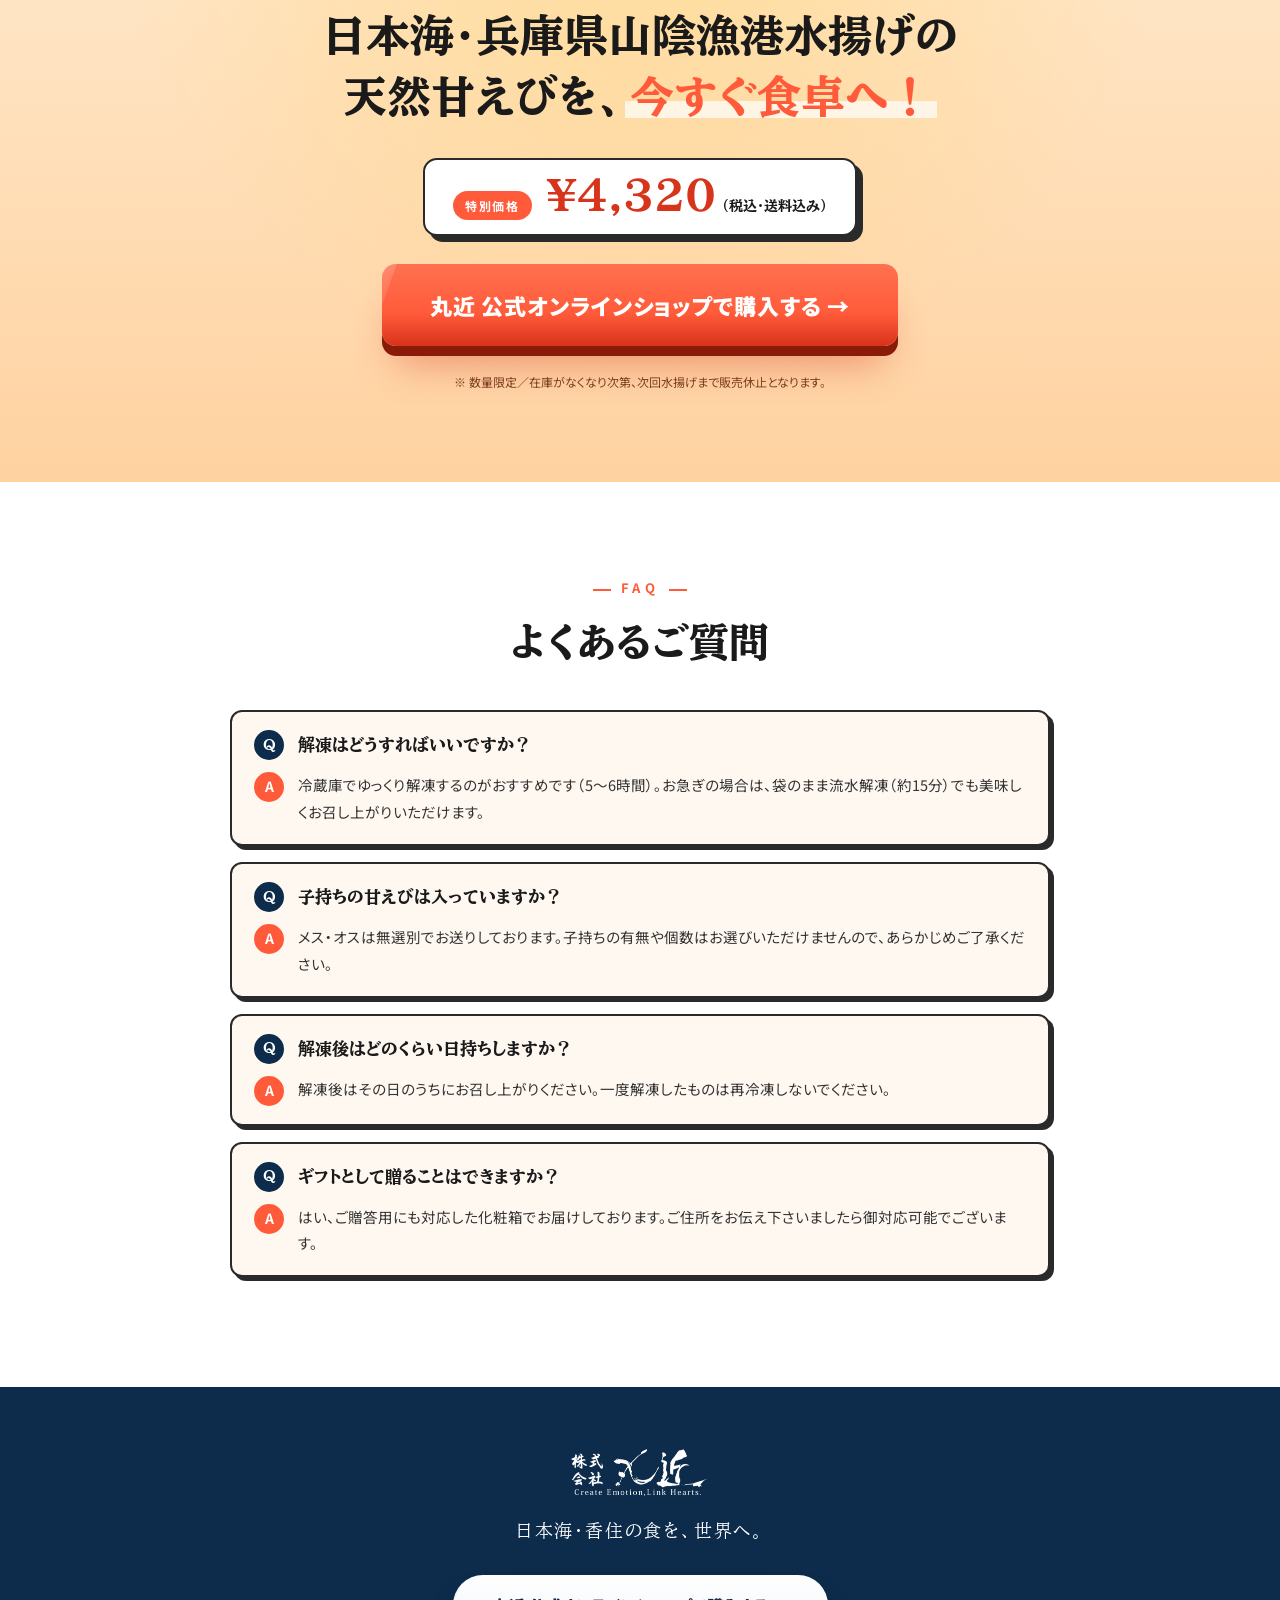
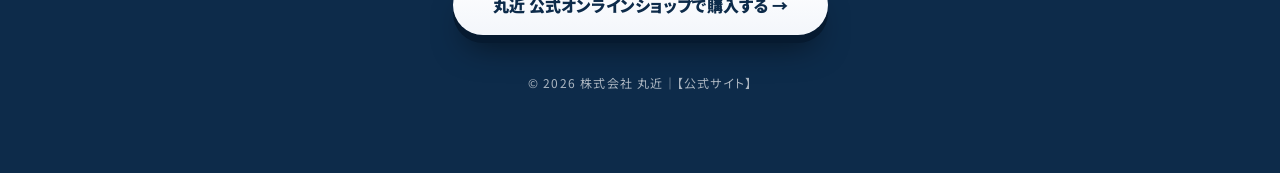
==== commit 15dfed88: "fix(amaebi): EAT.01-03を「一瞬動いて静止」の10秒ループに再構築 リセット: - .eat__video の opacity:.5 を撤去（不透明に戻す） - playbackR" ====
--- a/amaebi/index.html
+++ b/amaebi/index.html
@@ -365,9 +365,6 @@
     window.addEventListener('scroll', update, {passive:true});
     update();
   })();
-  (function(){
-    document.querySelectorAll('.eat__video').forEach(function(v){ v.playbackRate = 0.35; });
-  })();
 </script>
 
 </body>
--- a/amaebi/style.css
+++ b/amaebi/style.css
@@ -368,7 +368,6 @@
   width:100%; height:100%;
   object-fit:cover;
   display:block;
-  opacity:.5;
 }
 .eat figcaption{ padding:18px 18px 22px; }
 .eat__num{
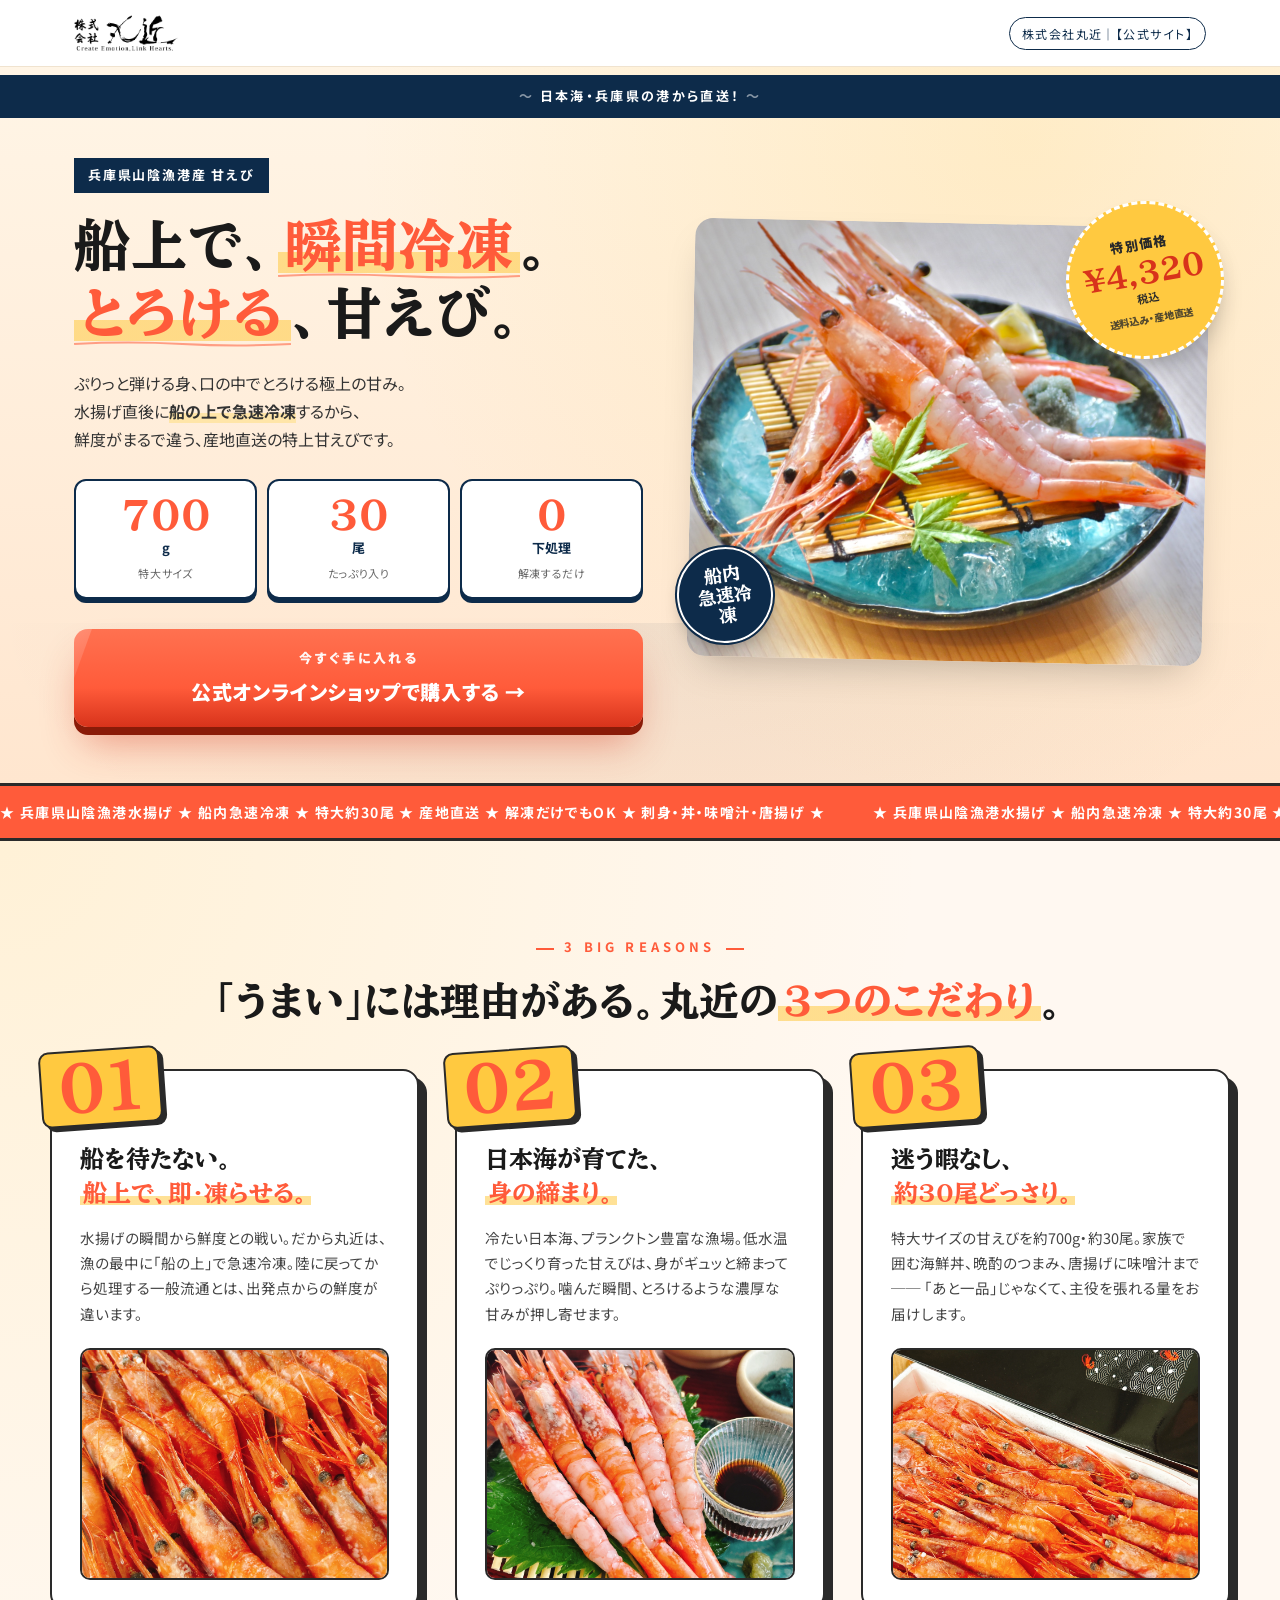
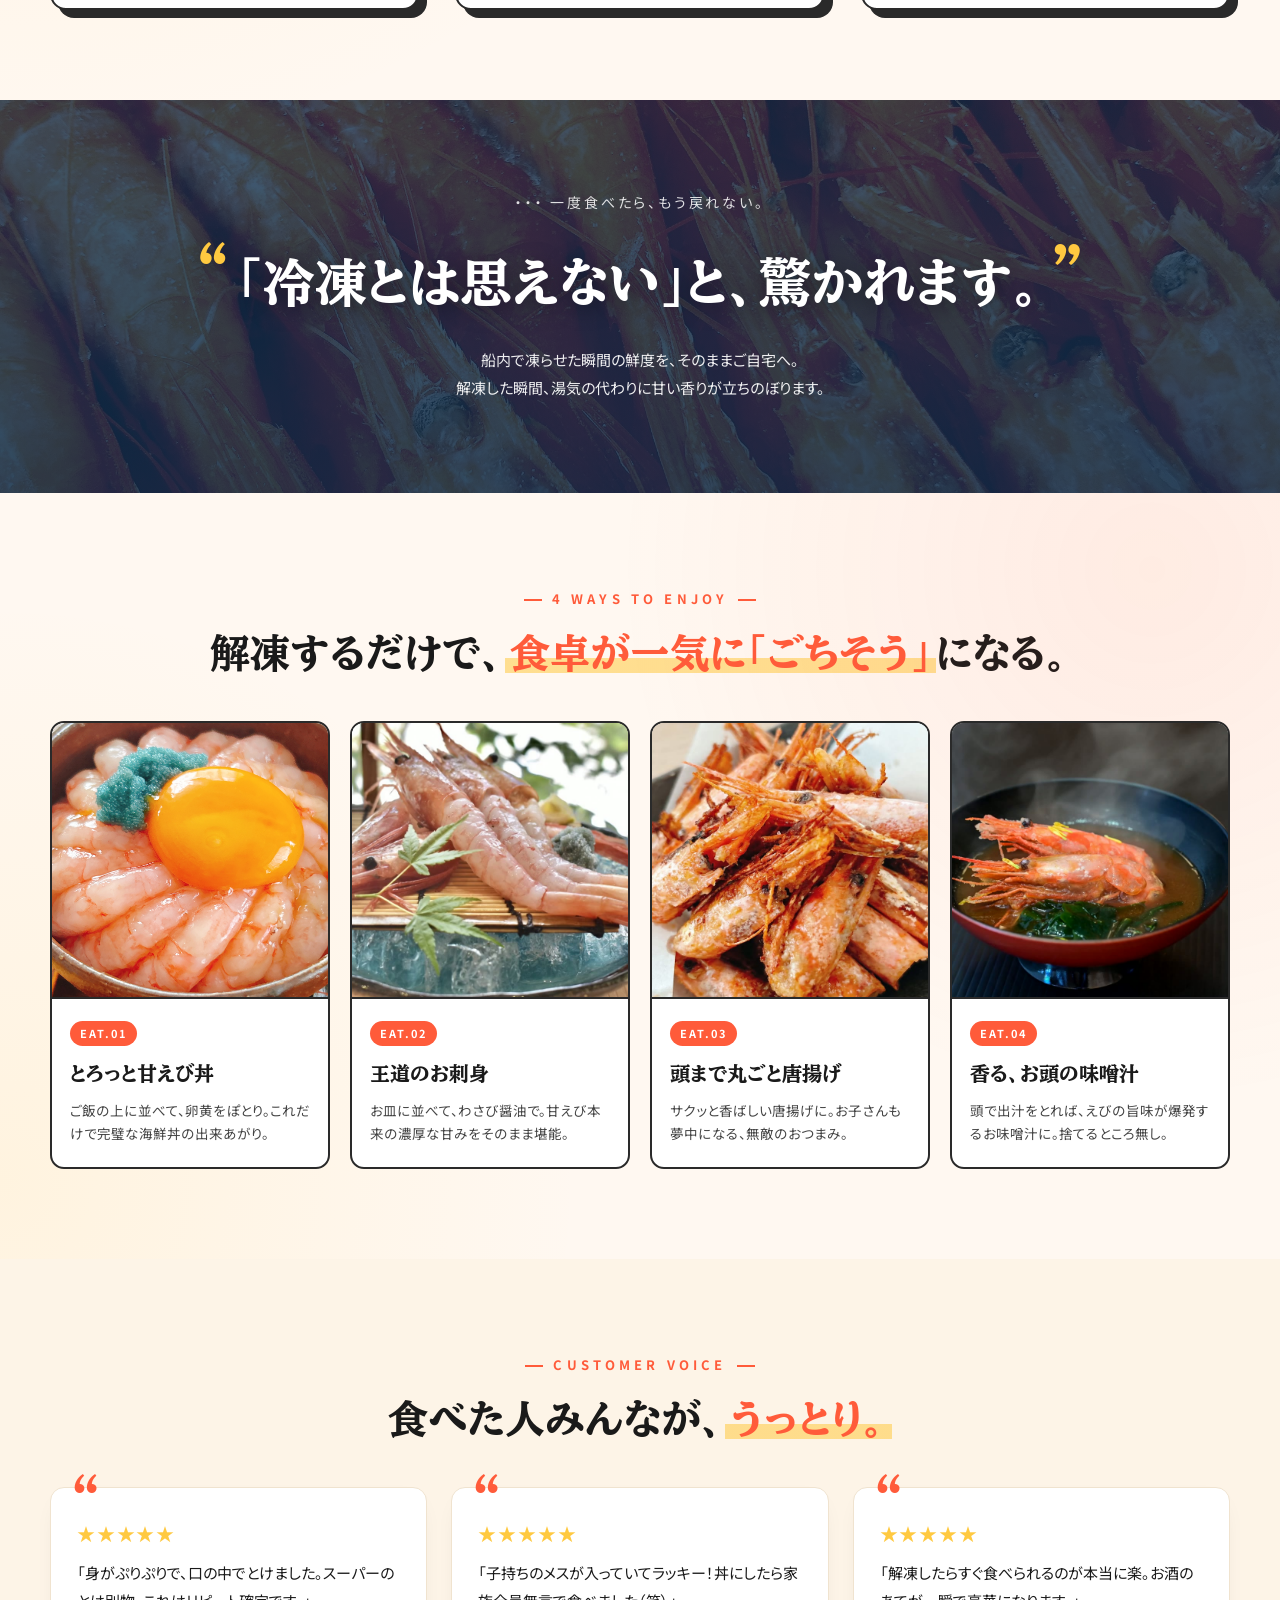
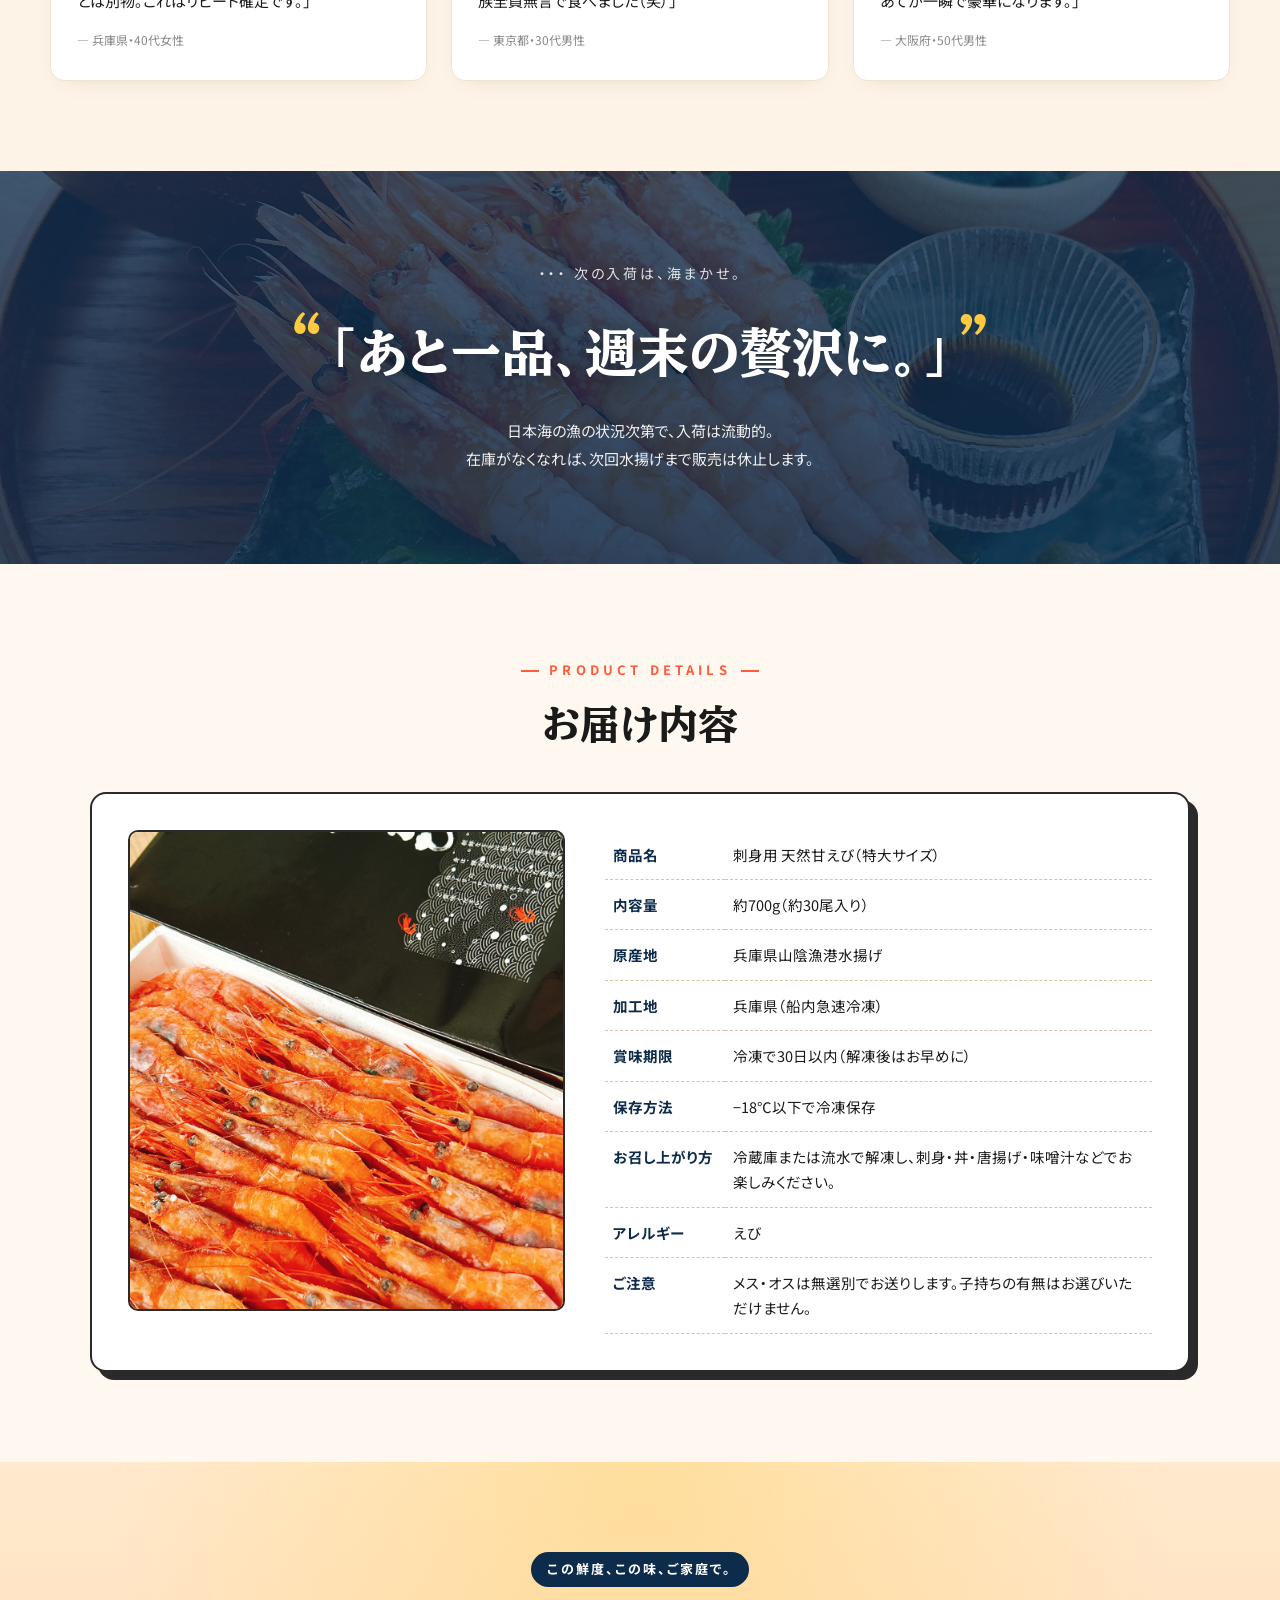
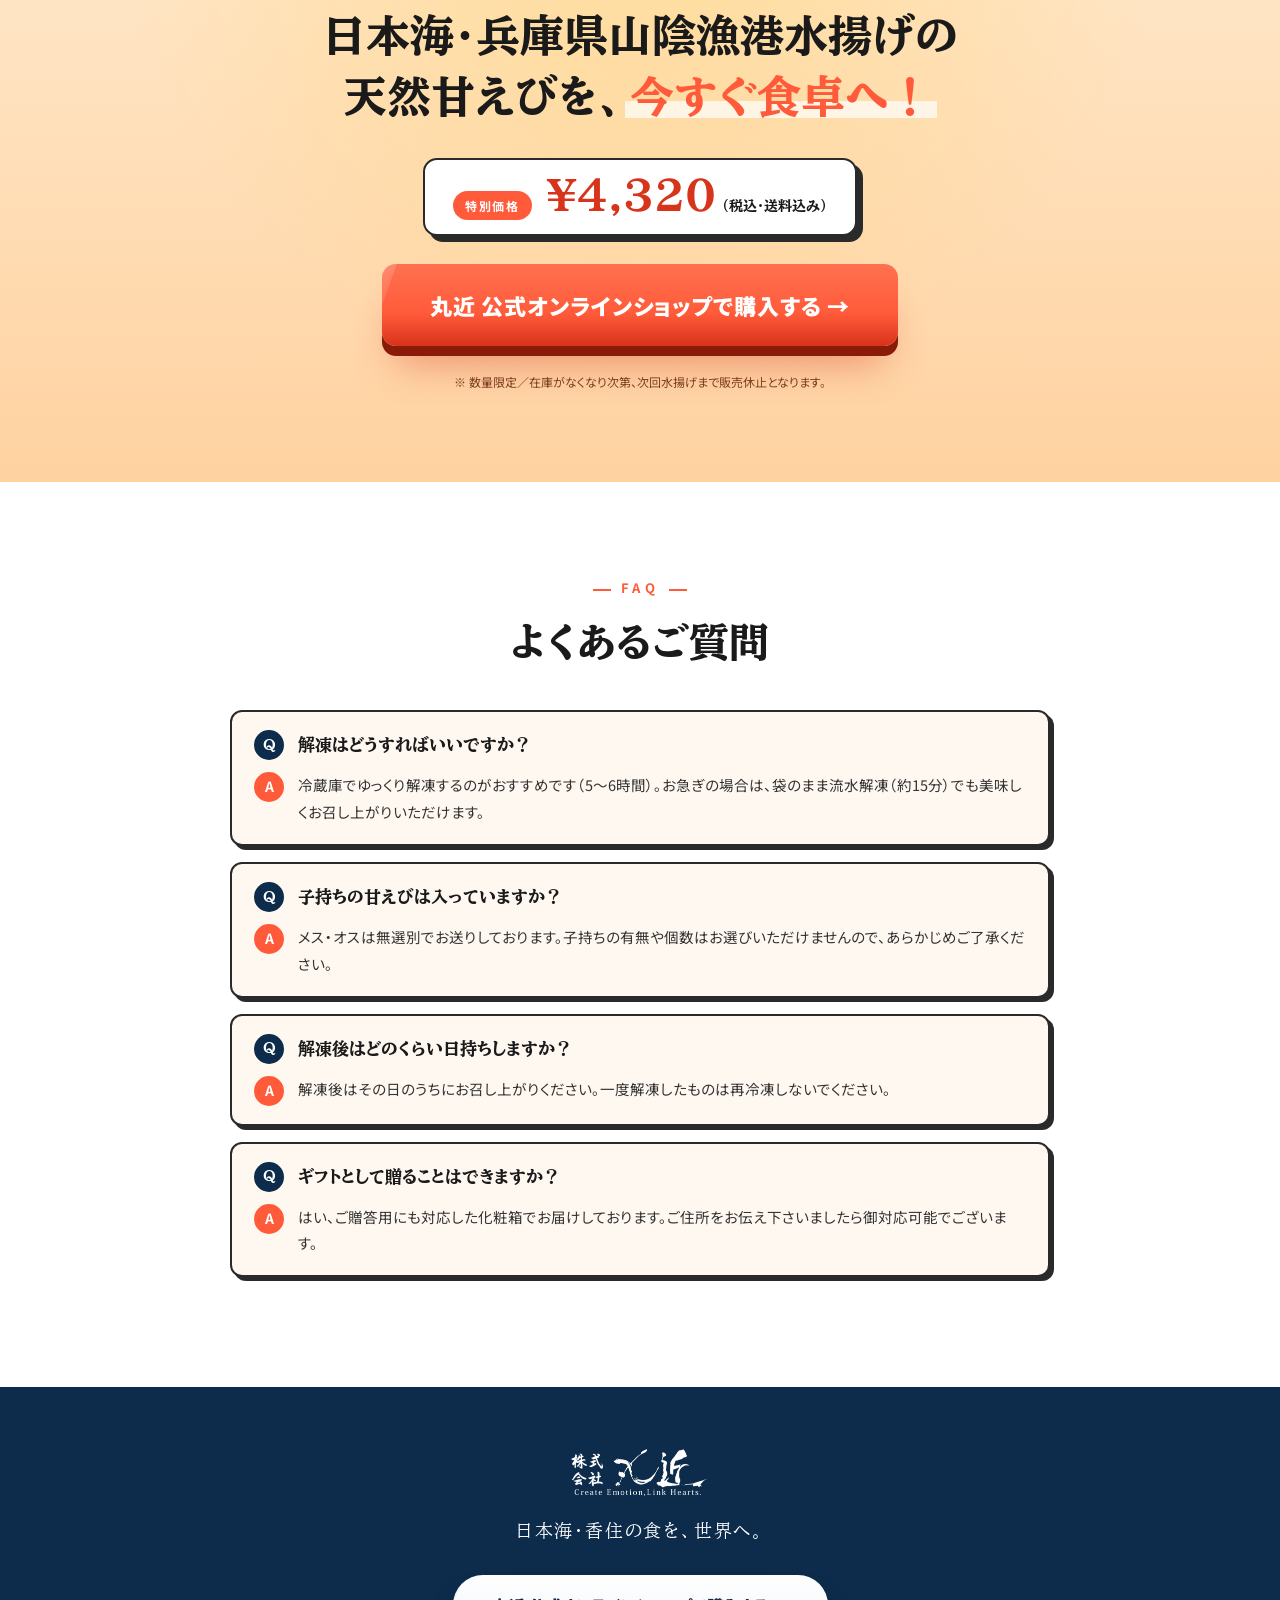
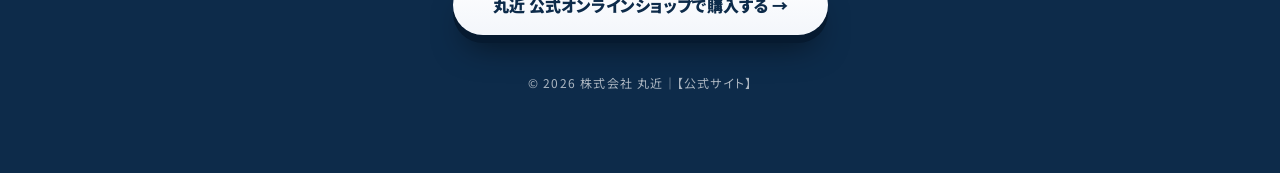
==== commit bcc8297c: "revert(amaebi): EAT.01をリセット - 静止画に戻す EAT.01 とろっと甘えび丼の動画演出を撤去: - HTMLを <video> 構造から background-image " ====
--- a/amaebi/index.html
+++ b/amaebi/index.html
@@ -174,13 +174,8 @@
   </div>
 
   <div class="eats__grid">
-    <figure class="eat eat--video">
-      <div class="eat__img" style="background-image:url('photo/sashimi-don-poster.jpg');">
-        <video class="eat__video" autoplay muted loop playsinline preload="metadata" poster="photo/sashimi-don-poster.jpg">
-          <source src="photo/sashimi-don.webm" type="video/webm">
-          <source src="photo/sashimi-don.mp4" type="video/mp4">
-        </video>
-      </div>
+    <figure class="eat">
+      <div class="eat__img" style="background-image:url('photo/sashimi-don.jpeg');"></div>
       <figcaption>
         <span class="eat__num">EAT.01</span>
         <h3>とろっと甘えび丼</h3>
